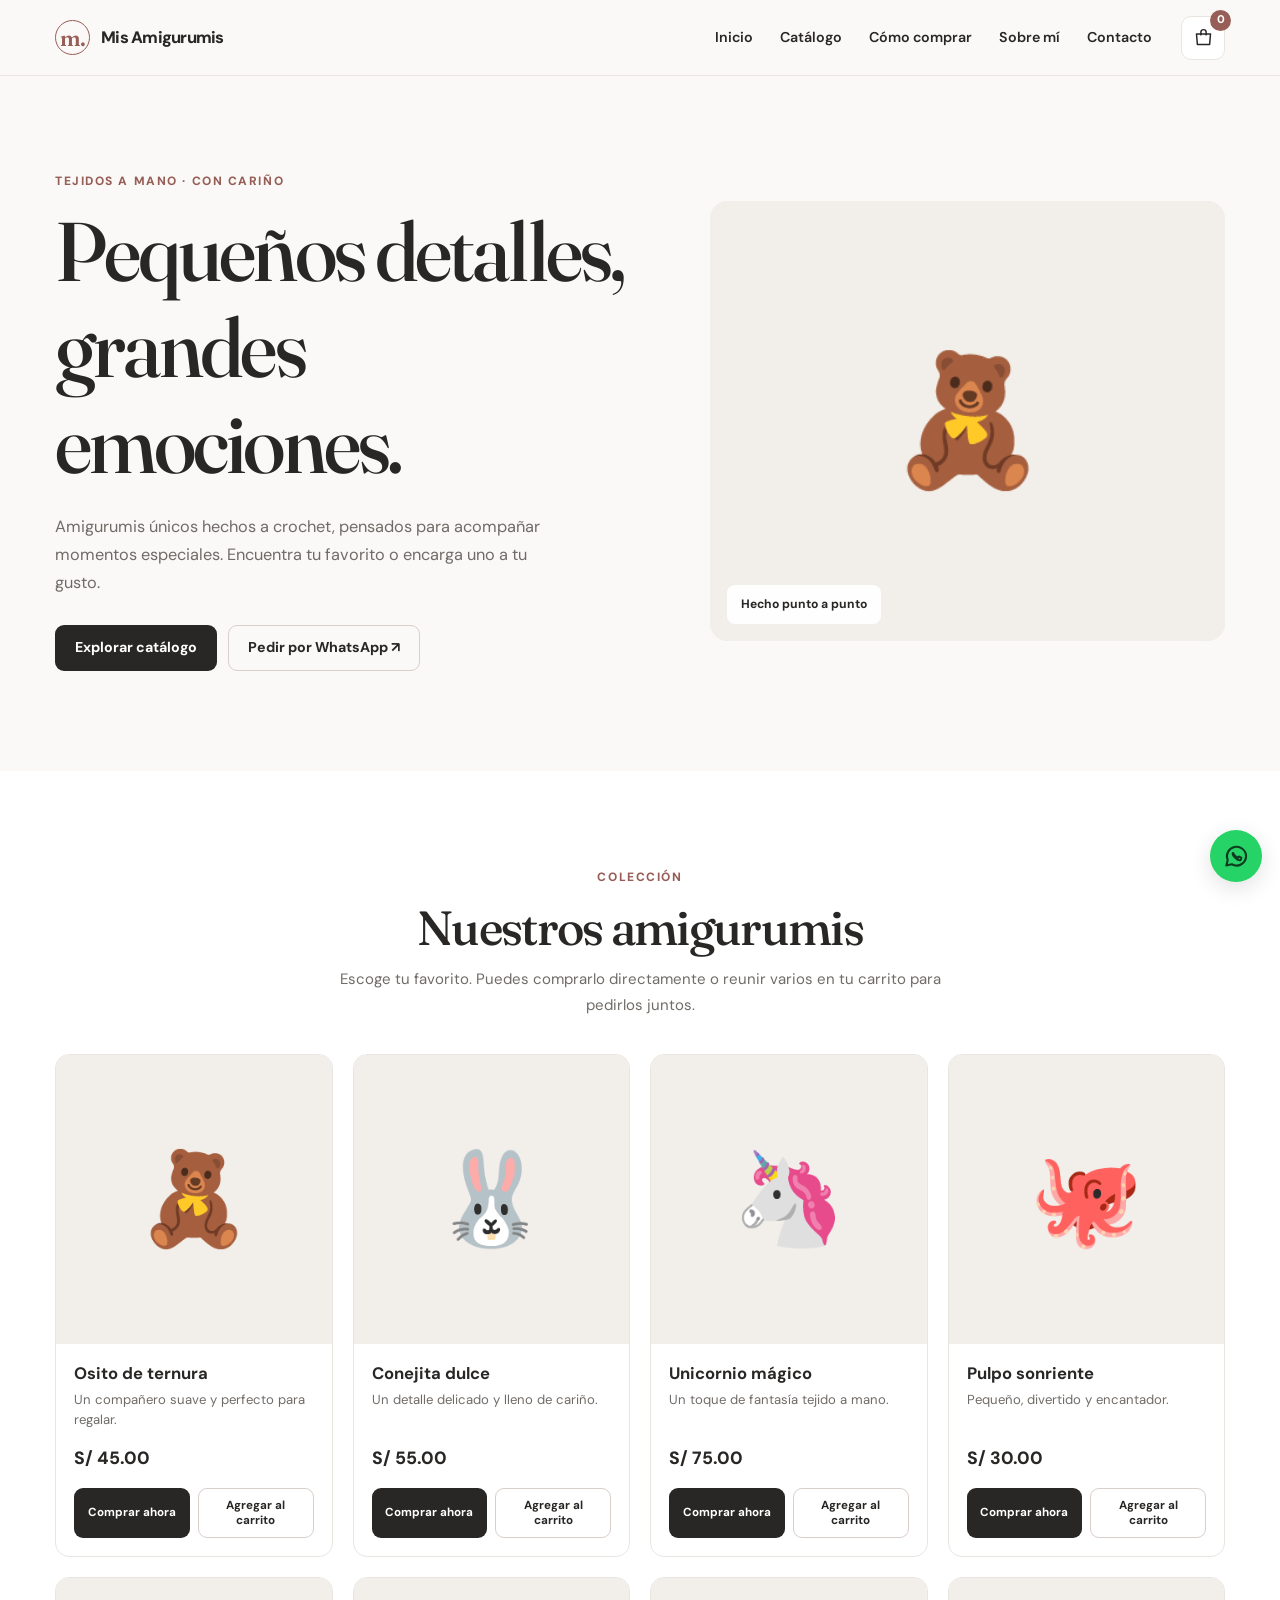
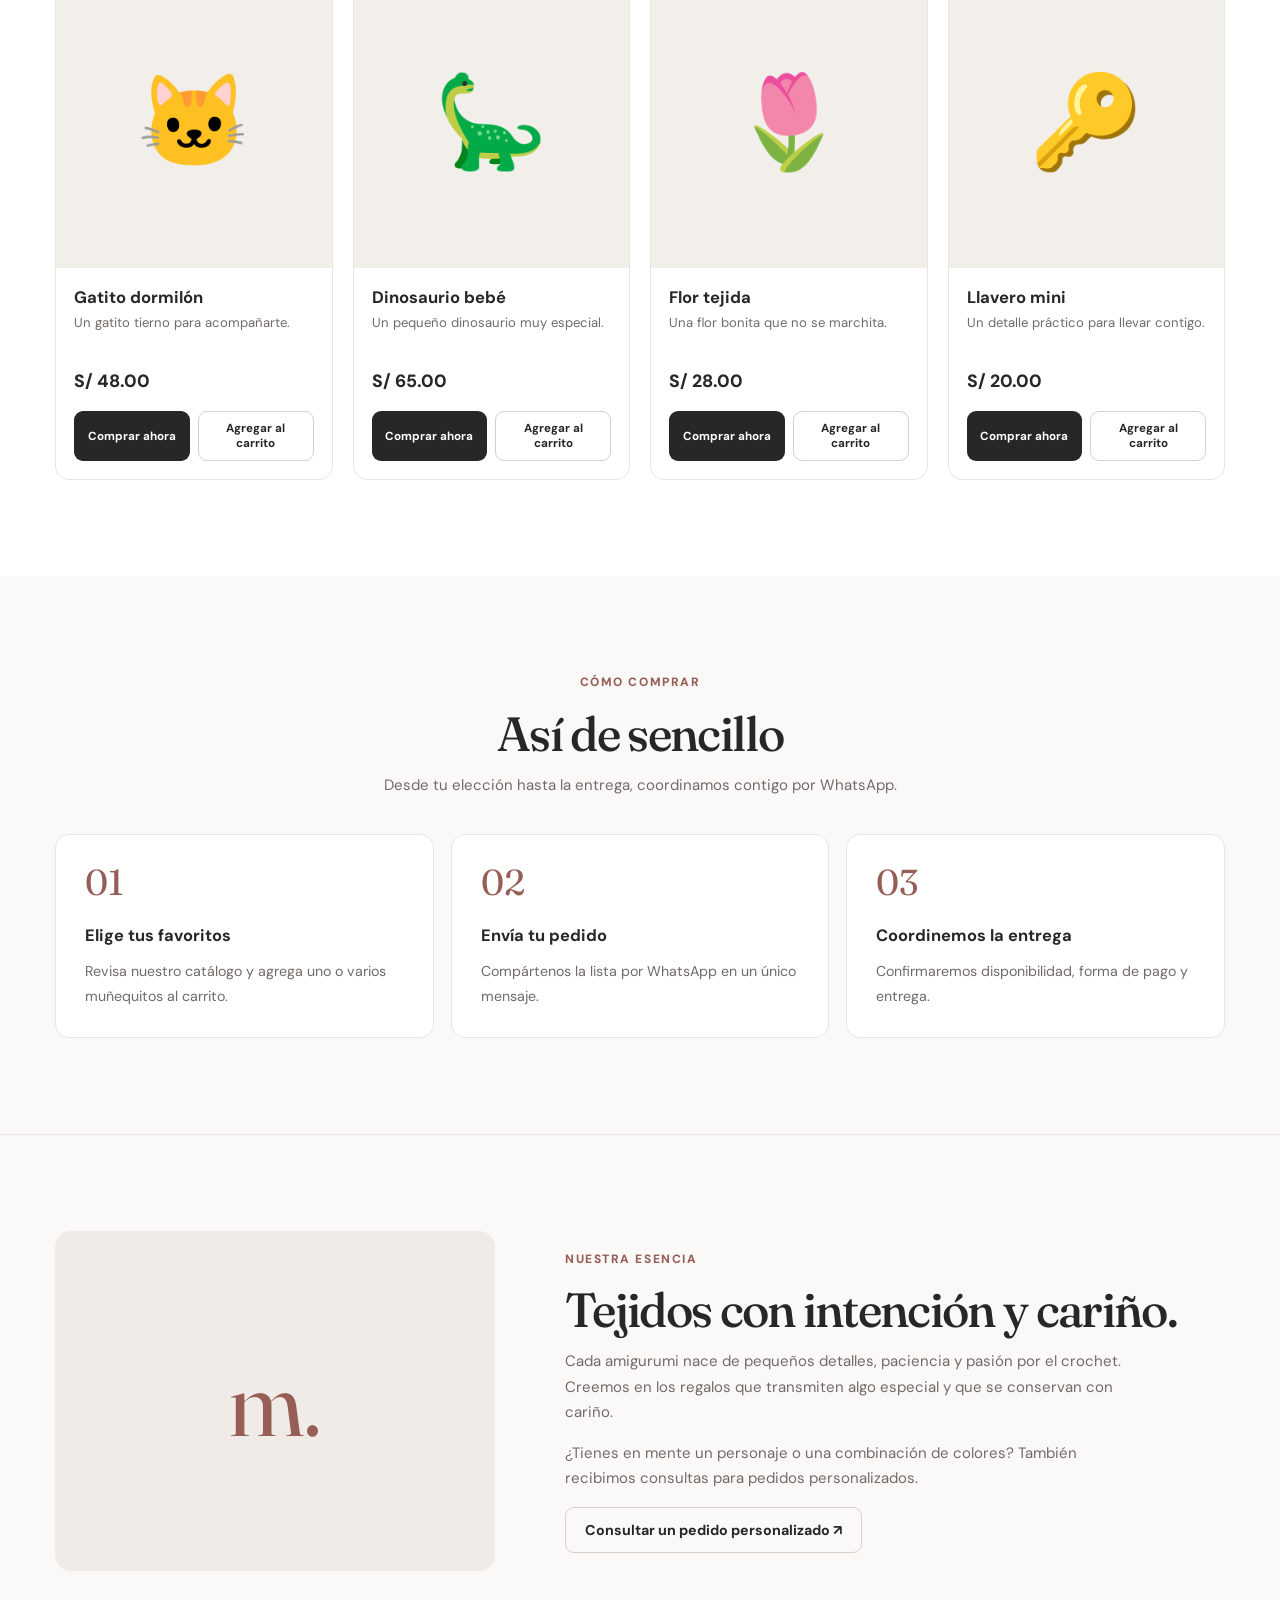
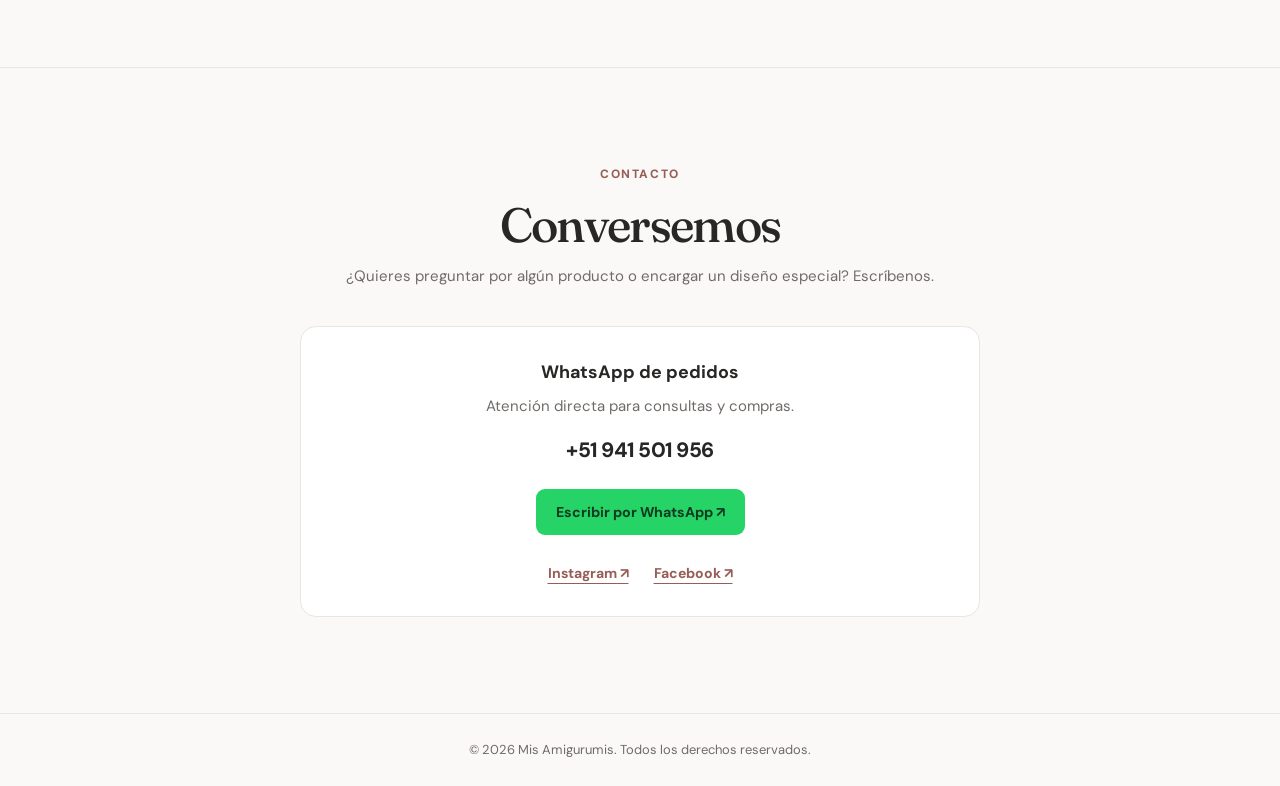
==== index.html @ 51af5755 "Add files via upload" ====
<!DOCTYPE html>
<html lang="es">
<head>
  <meta charset="UTF-8">
  <meta name="viewport" content="width=device-width, initial-scale=1">
  <meta name="theme-color" content="#faf9f7">
  <meta name="description" content="Venta de amigurumis hechos a mano en Perú. Descubre muñecos tejidos a crochet, regalos únicos y pedidos personalizados. Compra fácilmente por WhatsApp.">
  <meta property="og:type" content="website">
  <meta property="og:locale" content="es_PE">
  <meta property="og:site_name" content="Mis Amigurumis">
  <meta property="og:title" content="Mis Amigurumis | Amigurumis hechos a mano">
  <meta property="og:description" content="Amigurumis hechos a mano y muñecos tejidos a crochet. Elige tus favoritos y pide por WhatsApp.">
  <meta property="og:url" content="https://tudominio.pe/">
  <title>Mis Amigurumis | Venta de amigurumis hechos a mano</title>

  <link rel="preconnect" href="https://fonts.googleapis.com">
  <link rel="preconnect" href="https://fonts.gstatic.com" crossorigin>
  <link href="https://fonts.googleapis.com/css2?family=DM+Sans:wght@400;500;600;700;800&family=Fraunces:opsz,wght@9..144,500;9..144,600&display=swap" rel="stylesheet">

  <style>
    :root {
      --fondo: #faf9f7;
      --blanco: #fff;
      --texto: #292725;
      --secundario: #706b67;
      --acento: #965e56;
      --acento-tenue: #f3eae6;
      --linea: #e9e5e1;
      --verde-wa: #25d366;
      --sombra: 0 10px 32px rgba(33, 29, 27, .045);
      --radio: 14px;
      --cabecera: 76px;
    }

    *, *::before, *::after { box-sizing: border-box; }
    html { scroll-behavior: smooth; scroll-padding-top: 94px; }

    body {
      margin: 0;
      padding-top: var(--cabecera);
      background: var(--fondo);
      color: var(--texto);
      font: 400 15px/1.7 'DM Sans', sans-serif;
    }

    body.carrito-abierto { overflow: hidden; }
    a { color: inherit; text-decoration: none; }
    button { font: inherit; cursor: pointer; }
    button:disabled { cursor: not-allowed; opacity: .45; }
    img { display: block; width: 100%; }
    h1, h2, h3, p { margin-top: 0; }

    h1, h2 {
      font-family: 'Fraunces', Georgia, serif;
      font-weight: 500;
      line-height: 1.15;
      letter-spacing: -.035em;
    }

    h1 {
      font-size: clamp(2.8rem, 8vw, 5.2rem);
      margin-bottom: 22px;
    }

    h2 {
      font-size: clamp(2rem, 5vw, 3rem);
      margin-bottom: 12px;
    }

    :focus-visible {
      outline: 3px solid var(--acento);
      outline-offset: 3px;
    }

    .sr-only {
      position: absolute;
      width: 1px;
      height: 1px;
      padding: 0;
      margin: -1px;
      overflow: hidden;
      clip: rect(0,0,0,0);
      white-space: nowrap;
      border: 0;
    }

    .contenedor {
      width: min(1170px, calc(100% - 36px));
      margin-inline: auto;
    }

    .seccion { padding: 74px 0; }

    .etiqueta {
      display: block;
      margin-bottom: 13px;
      color: var(--acento);
      font-size: .75rem;
      font-weight: 800;
      letter-spacing: .13em;
      text-transform: uppercase;
    }

    .titulo-seccion {
      max-width: 620px;
      margin: 0 auto 36px;
      text-align: center;
    }

    .titulo-seccion p { color: var(--secundario); }

    /* BOTONES */
    .btn {
      display: inline-flex;
      align-items: center;
      justify-content: center;
      gap: 8px;
      min-height: 46px;
      padding: 11px 19px;
      border: 1px solid transparent;
      border-radius: 9px;
      font-size: .89rem;
      font-weight: 700;
      line-height: 1.3;
      text-align: center;
      transition:
        transform .2s ease,
        background .2s ease,
        border-color .2s ease,
        box-shadow .2s ease;
    }

    .btn:not(:disabled):hover {
      transform: translateY(-2px);
    }

    .btn-oscuro {
      color: white;
      background: var(--texto);
    }

    .btn-oscuro:hover { background: #49413e; }

    .btn-contorno {
      border-color: #d8cfca;
      background: transparent;
      color: var(--texto);
    }

    .btn-contorno:hover {
      border-color: var(--acento);
      background: var(--acento-tenue);
    }

    .btn-whatsapp {
      color: #103b20;
      background: var(--verde-wa);
    }

    .btn-whatsapp:hover { background: #20c15c; }
    .btn:disabled:hover { transform: none; }

    /* CABECERA FIJA */
    .cabecera {
      position: fixed;
      z-index: 100;
      inset: 0 0 auto;
      height: var(--cabecera);
      background: rgba(250,249,247,.97);
      border-bottom: 1px solid var(--linea);
      backdrop-filter: blur(12px);
    }

    .cabecera-interior {
      height: 100%;
      display: flex;
      align-items: center;
      justify-content: space-between;
      gap: 14px;
    }

    .marca {
      display: inline-flex;
      align-items: center;
      gap: 11px;
      font-weight: 800;
      font-size: 1.04rem;
      letter-spacing: -.045em;
      white-space: nowrap;
    }

    .marca-simbolo {
      display: grid;
      place-items: center;
      width: 35px;
      height: 35px;
      border: 1px solid var(--acento);
      border-radius: 50%;
      font-family: 'Fraunces', Georgia, serif;
      font-weight: 600;
      font-size: 1.35rem;
      color: var(--acento);
    }

    .acciones-cabecera {
      display: flex;
      align-items: center;
      gap: 10px;
    }

    .navegacion {
      position: absolute;
      display: none;
      top: var(--cabecera);
      left: 0;
      right: 0;
      padding: 11px 18px 18px;
      border-bottom: 1px solid var(--linea);
      background: var(--fondo);
      box-shadow: var(--sombra);
    }

    .navegacion.abierta {
      display: flex;
      flex-direction: column;
    }

    .navegacion a {
      padding: 10px;
      font-size: .89rem;
      font-weight: 600;
    }

    .navegacion a:hover { color: var(--acento); }

    .boton-icono {
      position: relative;
      display: grid;
      place-items: center;
      width: 44px;
      height: 44px;
      padding: 0;
      background: white;
      border: 1px solid var(--linea);
      border-radius: 10px;
      color: var(--texto);
    }

    .boton-icono:hover { background: var(--acento-tenue); }

    .boton-icono svg {
      width: 21px;
      height: 21px;
      fill: none;
      stroke: currentColor;
      stroke-width: 1.7;
      stroke-linecap: round;
      stroke-linejoin: round;
    }

    .contador-carrito {
      position: absolute;
      display: grid;
      place-items: center;
      top: -7px;
      right: -7px;
      min-width: 21px;
      height: 21px;
      padding: 0 5px;
      border-radius: 999px;
      background: var(--acento);
      color: white;
      font-size: .7rem;
      font-weight: 800;
      line-height: 1;
    }

    .contador-carrito.salto {
      animation: salto .32s ease;
    }

    @keyframes salto {
      40% { transform: scale(1.28); }
      100% { transform: scale(1); }
    }

    .boton-menu {
      font-size: 1.35rem;
      line-height: 1;
    }

    /* PORTADA MINIMALISTA */
    .hero { padding: 64px 0 82px; }

    .hero-interior {
      display: grid;
      gap: 45px;
      align-items: center;
    }

    .hero-contenido { max-width: 625px; }

    .hero-contenido > p {
      max-width: 490px;
      color: var(--secundario);
      font-size: 1.02rem;
    }

    .hero-acciones {
      display: flex;
      flex-wrap: wrap;
      gap: 11px;
      margin-top: 28px;
    }

    .hero-imagen {
      position: relative;
      min-height: 345px;
      overflow: hidden;
      border-radius: 18px;
      background: #efebe7;
    }

    .hero-imagen .visual-producto {
      height: 100%;
      min-height: 345px;
    }

    .hero-imagen .marcador-foto { font-size: 8rem; }

    .hero-leyenda {
      position: absolute;
      left: 17px;
      bottom: 17px;
      padding: 9px 14px;
      background: rgba(255,255,255,.94);
      border-radius: 8px;
      font-size: .76rem;
      font-weight: 700;
    }

    /* CATÁLOGO */
    .catalogo { background: var(--blanco); }

    .productos {
      display: grid;
      grid-template-columns: 1fr;
      gap: 27px;
    }

    .tarjeta {
      min-width: 0;
      background: var(--blanco);
      border: 1px solid var(--linea);
      border-radius: var(--radio);
      overflow: hidden;
      transition: transform .22s ease, box-shadow .22s ease;
    }

    .tarjeta:hover {
      transform: translateY(-4px);
      box-shadow: var(--sombra);
    }

    .visual-producto {
      display: grid;
      place-items: center;
      width: 100%;
      aspect-ratio: 1 / 1.05;
      overflow: hidden;
      background: #f2efeb;
    }

    .visual-producto img {
      width: 100%;
      height: 100%;
      object-fit: cover;
    }

    .marcador-foto {
      display: grid;
      place-items: center;
      width: 100%;
      height: 100%;
      font-size: 5.7rem;
      background: transparent;
    }

    .producto-detalle { padding: 18px; }

    .producto-detalle h3 {
      margin: 0 0 4px;
      font-size: 1.04rem;
      font-weight: 700;
      line-height: 1.4;
    }

    .producto-detalle p {
      min-height: 43px;
      margin-bottom: 10px;
      color: var(--secundario);
      font-size: .82rem;
      line-height: 1.55;
    }

    .precio {
      display: block;
      margin-bottom: 15px;
      color: var(--texto);
      font-size: 1.11rem;
      font-weight: 800;
    }

    .producto-acciones {
      display: grid;
      gap: 8px;
    }

    .producto-acciones .btn {
      width: 100%;
      min-height: 43px;
      padding: 9px 10px;
      font-size: .81rem;
    }

    /* CÓMO COMPRAR */
    .pasos {
      display: grid;
      gap: 17px;
    }

    .paso {
      padding: 28px;
      border: 1px solid var(--linea);
      border-radius: var(--radio);
      background: var(--blanco);
    }

    .paso-numero {
      display: block;
      margin-bottom: 22px;
      color: var(--acento);
      font-family: 'Fraunces', Georgia, serif;
      font-size: 2.25rem;
      line-height: 1;
    }

    .paso h3 {
      margin-bottom: 9px;
      font-size: 1.03rem;
    }

    .paso p {
      margin: 0;
      font-size: .89rem;
      color: var(--secundario);
    }

    /* SOBRE MÍ */
    .sobre-mi {
      border-block: 1px solid var(--linea);
    }

    .sobre-interior {
      display: grid;
      gap: 26px;
      align-items: center;
    }

    .sobre-arte {
      display: grid;
      place-items: center;
      min-height: 275px;
      border-radius: 16px;
      background: #f0ebe7;
    }

    .sobre-arte span {
      font-family: 'Fraunces', Georgia, serif;
      font-size: 6rem;
      line-height: 1;
      color: var(--acento);
    }

    .sobre-texto p {
      max-width: 580px;
      color: var(--secundario);
    }

    /* CONTACTO */
    .contacto-caja {
      max-width: 680px;
      margin: auto;
      padding: 30px 24px;
      border: 1px solid var(--linea);
      border-radius: 16px;
      background: var(--blanco);
      text-align: center;
    }

    .contacto-caja h3 {
      margin-bottom: 7px;
      font-size: 1.12rem;
    }

    .contacto-caja p {
      margin-bottom: 12px;
      color: var(--secundario);
    }

    .numero-telefono {
      display: block;
      margin-bottom: 22px;
      font-size: 1.3rem;
      font-weight: 800;
      letter-spacing: -.025em;
    }

    .redes {
      display: flex;
      justify-content: center;
      gap: 25px;
      flex-wrap: wrap;
      margin-top: 27px;
    }

    .redes a {
      color: var(--acento);
      font-weight: 700;
      font-size: .88rem;
      text-decoration: underline;
      text-underline-offset: 5px;
    }

    .pie {
      padding: 25px 0;
      border-top: 1px solid var(--linea);
      color: var(--secundario);
      font-size: .81rem;
      text-align: center;
    }

    .pie p { margin: 0; }

    /* WHATSAPP FLOTANTE */
    .whatsapp-flotante {
      position: fixed;
      z-index: 90;
      right: 18px;
      bottom: 18px;
      display: grid;
      place-items: center;
      width: 52px;
      height: 52px;
      background: var(--verde-wa);
      color: #103b20;
      border-radius: 50%;
      box-shadow: 0 6px 22px rgba(0,0,0,.12);
      transition: transform .2s ease;
    }

    .whatsapp-flotante:hover { transform: translateY(-3px); }

    .whatsapp-flotante svg {
      width: 27px;
      height: 27px;
      fill: none;
      stroke: currentColor;
      stroke-width: 1.9;
      stroke-linecap: round;
      stroke-linejoin: round;
    }

    /* CARRITO LATERAL */
    .modal-carrito {
      position: fixed;
      z-index: 300;
      inset: 0;
      visibility: hidden;
      pointer-events: none;
      transition: visibility 0s linear .3s;
    }

    .modal-carrito.visible {
      visibility: visible;
      pointer-events: auto;
      transition-delay: 0s;
    }

    .fondo-modal {
      position: absolute;
      inset: 0;
      background: rgba(25,23,22,.48);
      opacity: 0;
      transition: opacity .3s ease;
    }

    .modal-carrito.visible .fondo-modal { opacity: 1; }

    .panel-carrito {
      position: absolute;
      top: 0;
      right: 0;
      display: flex;
      flex-direction: column;
      width: min(440px, 100%);
      height: 100vh;
      height: 100dvh;
      background: white;
      box-shadow: -14px 0 45px rgba(0,0,0,.1);
      transform: translateX(105%);
      transition: transform .3s ease;
    }

    .modal-carrito.visible .panel-carrito {
      transform: translateX(0);
    }

    .carrito-cabecera {
      flex-shrink: 0;
      display: flex;
      align-items: center;
      justify-content: space-between;
      gap: 14px;
      padding: 20px 22px;
      border-bottom: 1px solid var(--linea);
    }

    .carrito-cabecera h2 {
      margin: 0;
      font: 700 1.22rem/1.3 'DM Sans', sans-serif;
      letter-spacing: -.03em;
    }

    .carrito-lista {
      flex: 1;
      min-height: 0;
      overflow-y: auto;
      overscroll-behavior: contain;
      padding: 20px 20px 10px;
    }

    .carrito-vacio {
      display: grid;
      justify-items: center;
      gap: 14px;
      padding: 65px 10px;
      text-align: center;
    }

    .carrito-vacio .icono-vacio {
      color: var(--acento);
      font-size: 3rem;
      line-height: 1;
    }

    .carrito-vacio h3 {
      margin: 0;
      font-size: 1.1rem;
    }

    .carrito-vacio p {
      margin: 0 0 8px;
      color: var(--secundario);
      font-size: .88rem;
    }

    .linea-carrito {
      display: grid;
      grid-template-columns: 76px minmax(0, 1fr);
      gap: 14px;
      padding: 0 0 19px;
      margin-bottom: 19px;
      border-bottom: 1px solid var(--linea);
    }

    .miniatura-carrito {
      width: 76px;
      height: 84px;
      border-radius: 9px;
      overflow: hidden;
    }

    .miniatura-carrito .visual-producto {
      height: 100%;
      aspect-ratio: auto;
    }

    .miniatura-carrito .marcador-foto { font-size: 2.2rem; }

    .detalle-carrito h3 {
      margin-bottom: 2px;
      font-size: .91rem;
      font-weight: 700;
      line-height: 1.4;
    }

    .detalle-carrito p {
      margin: 0 0 9px;
      color: var(--secundario);
      font-size: .82rem;
    }

    .controles-carrito {
      display: flex;
      align-items: center;
      gap: 11px;
      flex-wrap: wrap;
    }

    .cantidad {
      display: inline-flex;
      align-items: center;
      height: 34px;
      border: 1px solid var(--linea);
      border-radius: 8px;
      overflow: hidden;
    }

    .cantidad button {
      width: 33px;
      height: 32px;
      padding: 0;
      border: 0;
      background: white;
      font-size: 1.1rem;
    }

    .cantidad button:hover:not(:disabled) {
      background: var(--acento-tenue);
    }

    .cantidad span {
      min-width: 28px;
      text-align: center;
      font-size: .84rem;
      font-weight: 700;
    }

    .quitar {
      border: 0;
      background: transparent;
      color: var(--acento);
      padding: 6px 0;
      text-decoration: underline;
      font-size: .78rem;
    }

    .carrito-pie {
      flex-shrink: 0;
      padding: 18px 22px max(20px, env(safe-area-inset-bottom));
      border-top: 1px solid var(--linea);
      background: white;
    }

    .resumen-total {
      display: flex;
      align-items: center;
      justify-content: space-between;
      margin-bottom: 15px;
    }

    .resumen-total span { color: var(--secundario); }
    .resumen-total strong { font-size: 1.3rem; }
    .carrito-pie .btn { width: 100%; }

    .vaciar-carrito {
      display: block;
      margin: 13px auto 0;
      border: 0;
      background: transparent;
      color: var(--secundario);
      text-decoration: underline;
      font-size: .79rem;
    }

    .aviso-pedido {
      margin: 10px 0 0;
      color: var(--secundario);
      font-size: .76rem;
      line-height: 1.45;
      text-align: center;
    }

    /* NOTIFICACIÓN TOAST */
    .toast {
      position: fixed;
      z-index: 400;
      top: calc(var(--cabecera) + 14px);
      left: 50%;
      width: max-content;
      max-width: calc(100% - 32px);
      padding: 12px 18px;
      border: 1px solid var(--linea);
      border-radius: 10px;
      background: white;
      box-shadow: 0 12px 40px rgba(0,0,0,.10);
      font-size: .87rem;
      font-weight: 700;
      opacity: 0;
      visibility: hidden;
      transform: translate(-50%, -12px);
      transition:
        opacity .2s,
        transform .2s,
        visibility .2s;
      pointer-events: none;
    }

    .toast.mostrar {
      opacity: 1;
      visibility: visible;
      transform: translate(-50%, 0);
    }

    /* ANIMACIONES DE SCROLL */
    @media (prefers-reduced-motion: no-preference) {
      .js-listo [data-revelar] {
        opacity: 0;
        transform: translateY(18px);
        transition: opacity .5s ease, transform .5s ease;
      }

      .js-listo [data-revelar].revelado {
        opacity: 1;
        transform: translateY(0);
      }
    }

    /* RESPONSIVE: DESDE MÓVIL HACIA ESCRITORIO */
    @media (min-width: 540px) {
      .productos {
        grid-template-columns: repeat(2, minmax(0, 1fr));
        gap: 22px;
      }

      .producto-acciones { grid-template-columns: 1fr 1fr; }
      .producto-acciones .btn { font-size: .73rem; }

      .pasos {
        grid-template-columns: repeat(3, minmax(0, 1fr));
      }

      .paso { padding: 20px; }
    }

    @media (min-width: 760px) {
      .seccion { padding: 96px 0; }
      .hero { padding: 95px 0 100px; }

      .hero-interior {
        grid-template-columns: 1fr .85fr;
        gap: 50px;
      }

      .hero-imagen { min-height: 440px; }
      .hero-imagen .visual-producto { height: 440px; }

      .sobre-interior {
        grid-template-columns: .8fr 1.2fr;
        gap: 70px;
      }

      .sobre-arte { min-height: 340px; }
      .paso { padding: 29px; }
    }

    @media (min-width: 1000px) {
      .navegacion {
        position: static;
        display: flex;
        gap: 27px;
        align-items: center;
        padding: 0;
        border: 0;
        background: transparent;
        box-shadow: none;
      }

      .navegacion a { padding: 5px 0; }
      .boton-menu { display: none; }
      .acciones-cabecera { gap: 29px; }

      .productos {
        grid-template-columns: repeat(4, minmax(0, 1fr));
        gap: 20px;
      }

      .producto-acciones { grid-template-columns: 1fr; }
      .producto-acciones .btn { font-size: .83rem; }
    }

    @media (min-width: 1190px) {
      .producto-acciones { grid-template-columns: 1fr 1fr; }
      .producto-acciones .btn { font-size: .73rem; }
    }

    @media (max-width: 370px) {
      .marca { font-size: .89rem; }
      .marca-simbolo { width: 32px; height: 32px; }
      .acciones-cabecera { gap: 6px; }
      .hero-acciones .btn { width: 100%; }
    }

    @media (prefers-reduced-motion: reduce) {
      html { scroll-behavior: auto; }

      *, *::before, *::after {
        animation-duration: .01ms !important;
        transition-duration: .01ms !important;
      }
    }
  </style>
</head>

<body>
  <header class="cabecera" id="cabecera">
    <div class="contenedor cabecera-interior">
      <a class="marca" href="#inicio" aria-label="Volver al inicio">
        <span class="marca-simbolo" aria-hidden="true">m.</span>
        <span data-nombre-tienda>Mis Amigurumis</span>
      </a>

      <div class="acciones-cabecera">
        <nav class="navegacion" id="navegacion" aria-label="Navegación principal">
          <a href="#inicio">Inicio</a>
          <a href="#catalogo">Catálogo</a>
          <a href="#como-comprar">Cómo comprar</a>
          <a href="#sobre-mi">Sobre mí</a>
          <a href="#contacto">Contacto</a>
        </nav>

        <button class="boton-icono" id="abrir-carrito" type="button"
          aria-label="Abrir carrito, 0 productos"
          aria-haspopup="dialog" aria-controls="panel-carrito">
          <svg viewBox="0 0 24 24" aria-hidden="true">
            <path d="M4 8h16l-1 12H5L4 8Z"/>
            <path d="M9 9V6a3 3 0 0 1 6 0v3"/>
          </svg>
          <span class="contador-carrito" id="contador-carrito" aria-hidden="true">0</span>
        </button>

        <button class="boton-icono boton-menu" id="boton-menu"
          type="button" aria-label="Abrir menú"
          aria-controls="navegacion" aria-expanded="false">☰</button>
      </div>
    </div>
  </header>

  <main>
    <!-- INICIO -->
    <section class="hero" id="inicio" aria-labelledby="titulo-principal">
      <div class="contenedor hero-interior">
        <div class="hero-contenido" data-revelar>
          <span class="etiqueta">Tejidos a mano · Con cariño</span>
          <h1 id="titulo-principal">Pequeños detalles, grandes emociones.</h1>
          <p>Amigurumis únicos hechos a crochet, pensados para acompañar momentos especiales. Encuentra tu favorito o encarga uno a tu gusto.</p>

          <div class="hero-acciones">
            <a class="btn btn-oscuro" href="#catalogo">Explorar catálogo</a>
            <a class="btn btn-contorno" id="whatsapp-hero"
              href="https://wa.me/51941501956?text=Hola"
              target="_blank" rel="noopener noreferrer">
              Pedir por WhatsApp ↗
            </a>
          </div>
        </div>

        <div class="hero-imagen" id="hero-imagen"
          data-revelar aria-label="Amigurumi destacado">
          <!-- La fotografía del primer producto se coloca aquí automáticamente. -->
          <div class="hero-leyenda">Hecho punto a punto</div>
        </div>
      </div>
    </section>

    <!-- CATÁLOGO -->
    <section class="seccion catalogo" id="catalogo"
      aria-labelledby="titulo-catalogo">
      <div class="contenedor">
        <div class="titulo-seccion" data-revelar>
          <span class="etiqueta">Colección</span>
          <h2 id="titulo-catalogo">Nuestros amigurumis</h2>
          <p>Escoge tu favorito. Puedes comprarlo directamente o reunir varios en tu carrito para pedirlos juntos.</p>
        </div>
        <div class="productos" id="lista-productos"
          aria-label="Catálogo de amigurumis"></div>
      </div>
    </section>

    <!-- CÓMO COMPRAR -->
    <section class="seccion" id="como-comprar"
      aria-labelledby="titulo-pasos">
      <div class="contenedor">
        <div class="titulo-seccion" data-revelar>
          <span class="etiqueta">Cómo comprar</span>
          <h2 id="titulo-pasos">Así de sencillo</h2>
          <p>Desde tu elección hasta la entrega, coordinamos contigo por WhatsApp.</p>
        </div>

        <div class="pasos">
          <article class="paso" data-revelar>
            <span class="paso-numero">01</span>
            <h3>Elige tus favoritos</h3>
            <p>Revisa nuestro catálogo y agrega uno o varios muñequitos al carrito.</p>
          </article>

          <article class="paso" data-revelar>
            <span class="paso-numero">02</span>
            <h3>Envía tu pedido</h3>
            <p>Compártenos la lista por WhatsApp en un único mensaje.</p>
          </article>

          <article class="paso" data-revelar>
            <span class="paso-numero">03</span>
            <h3>Coordinemos la entrega</h3>
            <p>Confirmaremos disponibilidad, forma de pago y entrega.</p>
          </article>
        </div>
      </div>
    </section>

    <!-- SOBRE MÍ -->
    <section class="seccion sobre-mi" id="sobre-mi"
      aria-labelledby="titulo-sobre">
      <div class="contenedor sobre-interior">
        <div class="sobre-arte" aria-hidden="true" data-revelar>
          <span>m.</span>
        </div>

        <div class="sobre-texto" data-revelar>
          <span class="etiqueta">Nuestra esencia</span>
          <h2 id="titulo-sobre">Tejidos con intención y cariño.</h2>
          <p>Cada amigurumi nace de pequeños detalles, paciencia y pasión por el crochet. Creemos en los regalos que transmiten algo especial y que se conservan con cariño.</p>
          <p>¿Tienes en mente un personaje o una combinación de colores? También recibimos consultas para pedidos personalizados.</p>
          <a class="btn btn-contorno" id="whatsapp-personalizado"
            href="https://wa.me/51941501956?text=Hola"
            target="_blank" rel="noopener noreferrer">
            Consultar un pedido personalizado ↗
          </a>
        </div>
      </div>
    </section>

    <!-- CONTACTO -->
    <section class="seccion" id="contacto"
      aria-labelledby="titulo-contacto">
      <div class="contenedor">
        <div class="titulo-seccion" data-revelar>
          <span class="etiqueta">Contacto</span>
          <h2 id="titulo-contacto">Conversemos</h2>
          <p>¿Quieres preguntar por algún producto o encargar un diseño especial? Escríbenos.</p>
        </div>

        <div class="contacto-caja" data-revelar>
          <h3>WhatsApp de pedidos</h3>
          <p>Atención directa para consultas y compras.</p>
          <span class="numero-telefono" id="numero-visible">+51 941 501 956</span>

          <a class="btn btn-whatsapp" id="whatsapp-contacto"
            href="https://wa.me/51941501956?text=Hola"
            target="_blank" rel="noopener noreferrer">
            Escribir por WhatsApp ↗
          </a>

          <div class="redes" aria-label="Redes sociales">
            <a id="enlace-instagram"
              href="https://www.instagram.com/tu_tienda/"
              target="_blank" rel="noopener noreferrer">Instagram ↗</a>
            <a id="enlace-facebook"
              href="https://www.facebook.com/tu_tienda/"
              target="_blank" rel="noopener noreferrer">Facebook ↗</a>
          </div>
        </div>
      </div>
    </section>
  </main>

  <!-- PIE DE PÁGINA -->
  <footer class="pie">
    <div class="contenedor">
      <p>© <span id="anio">2026</span>
        <span data-nombre-tienda>Mis Amigurumis</span>.
        Todos los derechos reservados.
      </p>
    </div>
  </footer>

  <!-- BOTÓN FLOTANTE DE WHATSAPP -->
  <a class="whatsapp-flotante" id="whatsapp-flotante"
    href="https://wa.me/51941501956?text=Hola"
    target="_blank" rel="noopener noreferrer"
    aria-label="Hacer una consulta por WhatsApp"
    title="Consulta por WhatsApp">
    <svg viewBox="0 0 24 24" aria-hidden="true">
      <path d="M20.5 11.5a8.5 8.5 0 0 1-12.7 7.4L3 20l1.2-4.8A8.5 8.5 0 1 1 20.5 11.5Z"/>
      <path d="M9 9c.8 2.1 2 3.3 4.1 4.2l1.2-1.1 2 1-.6 2c-2.2 1.4-7.5-3.9-7-6.1L9 9Z"/>
    </svg>
  </a>

  <!-- PANEL LATERAL DEL CARRITO -->
  <div class="modal-carrito" id="modal-carrito" aria-hidden="true">
    <div class="fondo-modal" id="fondo-modal" aria-hidden="true"></div>

    <aside class="panel-carrito" id="panel-carrito"
      role="dialog" aria-modal="true"
      aria-labelledby="titulo-carrito"
      tabindex="-1" inert>

      <div class="carrito-cabecera">
        <h2 id="titulo-carrito">
          Tu carrito <span id="cantidad-titulo">(0)</span>
        </h2>
        <button class="boton-icono" id="cerrar-carrito"
          type="button" aria-label="Cerrar carrito">✕</button>
      </div>

      <div class="carrito-lista" id="articulos-carrito"></div>

      <div class="carrito-pie">
        <div class="resumen-total">
          <span>Total</span>
          <strong id="total-carrito">S/ 0.00</strong>
        </div>

        <button class="btn btn-whatsapp" id="enviar-pedido"
          type="button" disabled>
          Enviar pedido por WhatsApp ↗
        </button>

        <p class="aviso-pedido">
          Confirmaremos disponibilidad, pago y entrega antes de concretar la compra.
        </p>

        <button class="vaciar-carrito" id="vaciar-carrito"
          type="button" disabled>Vaciar carrito</button>
      </div>
    </aside>
  </div>

  <!-- NOTIFICACIONES ACCESIBLES -->
  <div class="toast" id="toast" role="status"
    aria-live="polite" aria-atomic="true"></div>
  <div class="sr-only" id="anuncio-carrito"
    aria-live="polite" aria-atomic="true"></div>

  <!-- DATOS ESTRUCTURADOS SEO -->
  <script type="application/ld+json" id="datos-tienda">
  {
    "@context": "https://schema.org",
    "@type": "Store",
    "name": "Mis Amigurumis",
    "description": "Venta de amigurumis hechos a mano y muñecos tejidos a crochet en Perú.",
    "url": "https://tudominio.pe/",
    "telephone": "+51941501956",
    "currenciesAccepted": "PEN",
    "sameAs": [
      "https://www.instagram.com/tu_tienda/",
      "https://www.facebook.com/tu_tienda/"
    ]
  }
  </script>

  <script>
    /* =========================================================
       ZONA EDITABLE
       Cambia aquí los datos de la tienda y los productos.

       El teléfono se escribe con código de país 51,
       sin espacios ni signo +.

       Para añadir fotografías:
       imagen: "fotos/osito.jpg"

       Cada producto debe tener un ID único.
       ========================================================= */

    const TELEFONO_1 = "51941501956";
    const NOMBRE_TIENDA = "Mis Amigurumis";
    const INSTAGRAM_URL = "https://www.instagram.com/tu_tienda/";
    const FACEBOOK_URL = "https://www.facebook.com/tu_tienda/";
    const URL_SITIO = "https://tu-nombre.netlify.app/";

    const productos = [
      {
        id: "osito",
        nombre: "Osito de ternura",
        descripcion: "Un compañero suave y perfecto para regalar.",
        precio: 45,
        imagen: "",
        emoji: "🧸",
        color: "#f2efeb"
      },
      {
        id: "conejita",
        nombre: "Conejita dulce",
        descripcion: "Un detalle delicado y lleno de cariño.",
        precio: 55,
        imagen: "",
        emoji: "🐰",
        color: "#f2efeb"
      },
      {
        id: "unicornio",
        nombre: "Unicornio mágico",
        descripcion: "Un toque de fantasía tejido a mano.",
        precio: 75,
        imagen: "",
        emoji: "🦄",
        color: "#f2efeb"
      },
      {
        id: "pulpo",
        nombre: "Pulpo sonriente",
        descripcion: "Pequeño, divertido y encantador.",
        precio: 30,
        imagen: "",
        emoji: "🐙",
        color: "#f2efeb"
      },
      {
        id: "gatito",
        nombre: "Gatito dormilón",
        descripcion: "Un gatito tierno para acompañarte.",
        precio: 48,
        imagen: "",
        emoji: "🐱",
        color: "#f2efeb"
      },
      {
        id: "dinosaurio",
        nombre: "Dinosaurio bebé",
        descripcion: "Un pequeño dinosaurio muy especial.",
        precio: 65,
        imagen: "",
        emoji: "🦕",
        color: "#f2efeb"
      },
      {
        id: "flor",
        nombre: "Flor tejida",
        descripcion: "Una flor bonita que no se marchita.",
        precio: 28,
        imagen: "",
        emoji: "🌷",
        color: "#f2efeb"
      },
      {
        id: "llavero",
        nombre: "Llavero mini",
        descripcion: "Un detalle práctico para llevar contigo.",
        precio: 20,
        imagen: "",
        emoji: "🔑",
        color: "#f2efeb"
      }
    ];

    /* ================= FIN ZONA EDITABLE ================= */

    // PRECIOS Y ENLACES DE WHATSAPP

    // Usar céntimos evita errores al sumar precios decimales.
    const centimos = (precio) =>
      Math.round(Number(precio) * 100);

    const soles = (cantidadCentimos) =>
      "S/ " + (cantidadCentimos / 100).toLocaleString(
        "es-PE",
        {
          minimumFractionDigits: 2,
          maximumFractionDigits: 2
        }
      );

    const enlaceWhatsApp = (mensaje) =>
      `https://wa.me/${TELEFONO_1.replace(/\D/g, "")}?text=${encodeURIComponent(mensaje)}`;

    const catalogoPorId = new Map(
      productos.map((producto) => [producto.id, producto])
    );

    const CLAVE_STORAGE = "mis-amigurumis-carrito-v1";
    const CANTIDAD_MAXIMA = 999;

    let carrito = Object.create(null);
    let temporizadorToast;
    let focoAnterior = null;
    let carritoAbierto = false;

    // PERSISTENCIA DEL CARRITO

    function recuperarCarrito() {
      try {
        const datos = JSON.parse(
          localStorage.getItem(CLAVE_STORAGE) || "{}"
        );

        if (!datos ||
            typeof datos !== "object" ||
            Array.isArray(datos)) {
          return;
        }

        for (const producto of productos) {
          const cantidad = datos[producto.id];

          if (Number.isInteger(cantidad) && cantidad > 0) {
            carrito[producto.id] = Math.min(
              cantidad,
              CANTIDAD_MAXIMA
            );
          }
        }
      } catch (error) {
        // Si localStorage está bloqueado, el carrito
        // funciona temporalmente durante esta visita.
      }
    }

    function guardarCarrito() {
      try {
        localStorage.setItem(
          CLAVE_STORAGE,
          JSON.stringify(carrito)
        );
      } catch (error) {
        // Se mantiene el carrito en memoria.
      }
    }

    function articulos() {
      return Object.entries(carrito)
        .filter(([id, cantidad]) =>
          catalogoPorId.has(id) && cantidad > 0
        )
        .map(([id, cantidad]) => ({
          producto: catalogoPorId.get(id),
          cantidad
        }));
    }

    function unidades() {
      return articulos().reduce(
        (n, item) => n + item.cantidad,
        0
      );
    }

    function totalCentimos() {
      return articulos().reduce(
        (n, item) =>
          n + centimos(item.producto.precio) * item.cantidad,
        0
      );
    }

    // FOTOGRAFÍAS O PLACEHOLDERS

    function crearVisual(producto) {
      const contenedor = document.createElement("div");
      contenedor.className = "visual-producto";
      contenedor.style.background = producto.color || "#f2efeb";

      const colocarPlaceholder = () => {
        const simbolo = document.createElement("span");
        simbolo.className = "marcador-foto";
        simbolo.textContent = producto.emoji || "🧶";
        simbolo.setAttribute("role", "img");
        simbolo.setAttribute(
          "aria-label",
          `Imagen de ejemplo de ${producto.nombre}`
        );
        contenedor.replaceChildren(simbolo);
      };

      if (typeof producto.imagen === "string" &&
          producto.imagen.trim()) {
        const foto = document.createElement("img");
        foto.src = producto.imagen;
        foto.alt = `${producto.nombre}, amigurumi tejido a crochet`;
        foto.loading = "lazy";
        foto.decoding = "async";
        foto.onerror = colocarPlaceholder;
        contenedor.append(foto);
      } else {
        colocarPlaceholder();
      }

      return contenedor;
    }

    // GENERAR CATÁLOGO AUTOMÁTICAMENTE

    function pintarCatalogo() {
      const lista = document.getElementById("lista-productos");
      const fragmento = document.createDocumentFragment();

      productos.forEach((producto) => {
        const tarjeta = document.createElement("article");
        tarjeta.className = "tarjeta";
        tarjeta.setAttribute("data-revelar", "");

        const detalle = document.createElement("div");
        detalle.className = "producto-detalle";

        const nombre = document.createElement("h3");
        nombre.textContent = producto.nombre;

        const descripcion = document.createElement("p");
        descripcion.textContent = producto.descripcion;

        const precio = document.createElement("strong");
        precio.className = "precio";
        precio.textContent = soles(centimos(producto.precio));

        const acciones = document.createElement("div");
        acciones.className = "producto-acciones";

        // Compra individual por WhatsApp.
        const comprar = document.createElement("a");
        comprar.className = "btn btn-oscuro";
        comprar.textContent = "Comprar ahora";

        comprar.href = enlaceWhatsApp(
          `Hola, me interesa el amigurumi ${producto.nombre} de ${soles(centimos(producto.precio))}. ¿Está disponible?`
        );

        comprar.target = "_blank";
        comprar.rel = "noopener noreferrer";
        comprar.setAttribute(
          "aria-label",
          `Comprar ${producto.nombre} por WhatsApp`
        );

        // Agregar al carrito sin salir de la tienda.
        const agregar = document.createElement("button");
        agregar.type = "button";
        agregar.className = "btn btn-contorno";
        agregar.textContent = "Agregar al carrito";
        agregar.setAttribute(
          "aria-label",
          `Agregar ${producto.nombre} al carrito`
        );

        agregar.addEventListener("click", () =>
          agregarAlCarrito(producto.id)
        );

        acciones.append(comprar, agregar);
        detalle.append(nombre, descripcion, precio, acciones);
        tarjeta.append(crearVisual(producto), detalle);
        fragmento.append(tarjeta);
      });

      lista.replaceChildren(fragmento);

      // Mostrar el primer amigurumi en la portada.
      const portada = document.getElementById("hero-imagen");

      if (productos.length) {
        portada.prepend(crearVisual(productos[0]));
      }
    }

    // NOTIFICACIONES

    function mostrarToast(mensaje) {
      const toast = document.getElementById("toast");

      clearTimeout(temporizadorToast);
      toast.textContent = mensaje;
      toast.classList.add("mostrar");

      temporizadorToast = setTimeout(() => {
        toast.classList.remove("mostrar");
      }, 2200);
    }

    function anunciar(mensaje) {
      document.getElementById("anuncio-carrito").textContent =
        mensaje;
    }

    // AGREGAR Y MODIFICAR CANTIDADES

    function actualizarCantidad(id, nuevaCantidad, opciones = {}) {
      if (!catalogoPorId.has(id)) return;

      if (nuevaCantidad <= 0) {
        delete carrito[id];
      } else {
        carrito[id] = Math.min(
          nuevaCantidad,
          CANTIDAD_MAXIMA
        );
      }

      guardarCarrito();
      pintarCarrito(opciones);

      anunciar(
        `${catalogoPorId.get(id).nombre}: ${carrito[id] || 0} unidades en el carrito.`
      );
    }

    function agregarAlCarrito(id) {
      const anterior = carrito[id] || 0;

      if (anterior >= CANTIDAD_MAXIMA) {
        mostrarToast(
          "Llegaste a la cantidad máxima de este producto"
        );
        return;
      }

      actualizarCantidad(id, anterior + 1);

      const badge = document.getElementById("contador-carrito");
      badge.classList.remove("salto");

      // Reinicia la animación del contador.
      void badge.offsetWidth;
      badge.classList.add("salto");

      mostrarToast("Agregado al carrito ✓");
    }

    // CONTROLES DE CANTIDAD

    function crearBotonCantidad(simbolo, accion, item) {
      const boton = document.createElement("button");
      boton.type = "button";
      boton.textContent = simbolo;
      boton.dataset.accion = accion;
      boton.dataset.id = item.producto.id;

      boton.setAttribute(
        "aria-label",
        `${accion === "mas" ? "Aumentar" : "Disminuir"} cantidad de ${item.producto.nombre}`
      );

      if (accion === "mas" &&
          item.cantidad >= CANTIDAD_MAXIMA) {
        boton.disabled = true;
      }

      return boton;
    }

    // DIBUJAR CARRITO Y ACTUALIZAR TOTAL

    function pintarCarrito(opciones = {}) {
      const items = articulos();
      const lista = document.getElementById("articulos-carrito");
      const fragmento = document.createDocumentFragment();

      if (!items.length) {
        const vacio = document.createElement("div");
        vacio.className = "carrito-vacio";

        const icono = document.createElement("span");
        icono.className = "icono-vacio";
        icono.textContent = "—";
        icono.setAttribute("aria-hidden", "true");

        const titulo = document.createElement("h3");
        titulo.textContent = "Tu carrito está vacío";

        const texto = document.createElement("p");
        texto.textContent =
          "Explora nuestros amigurumis y encuentra tus favoritos.";

        const irCatalogo = document.createElement("button");
        irCatalogo.type = "button";
        irCatalogo.className = "btn btn-oscuro";
        irCatalogo.textContent = "Ir al catálogo";

        irCatalogo.addEventListener("click", () => {
          cerrarCarrito();

          document.getElementById("catalogo").scrollIntoView({
            behavior: window.matchMedia(
              "(prefers-reduced-motion: reduce)"
            ).matches ? "auto" : "smooth"
          });
        });

        vacio.append(icono, titulo, texto, irCatalogo);
        fragmento.append(vacio);

      } else {
        for (const item of items) {
          const fila = document.createElement("article");
          fila.className = "linea-carrito";

          const miniatura = document.createElement("div");
          miniatura.className = "miniatura-carrito";
          miniatura.append(crearVisual(item.producto));

          const detalle = document.createElement("div");
          detalle.className = "detalle-carrito";

          const titulo = document.createElement("h3");
          titulo.textContent = item.producto.nombre;

          const precio = document.createElement("p");
          precio.textContent =
            `${soles(centimos(item.producto.precio))} por unidad`;

          const controles = document.createElement("div");
          controles.className = "controles-carrito";

          const cantidad = document.createElement("div");
          cantidad.className = "cantidad";
          cantidad.setAttribute(
            "aria-label",
            `Cantidad de ${item.producto.nombre}`
          );

          const valor = document.createElement("span");
          valor.textContent = item.cantidad;
          valor.setAttribute(
            "aria-label",
            `${item.cantidad} unidades`
          );

          cantidad.append(
            crearBotonCantidad("−", "menos", item),
            valor,
            crearBotonCantidad("+", "mas", item)
          );

          const quitar = document.createElement("button");
          quitar.type = "button";
          quitar.className = "quitar";
          quitar.textContent = "Quitar";
          quitar.dataset.accion = "quitar";
          quitar.dataset.id = item.producto.id;

          quitar.setAttribute(
            "aria-label",
            `Quitar ${item.producto.nombre} del carrito`
          );

          controles.append(cantidad, quitar);
          detalle.append(titulo, precio, controles);
          fila.append(miniatura, detalle);
          fragmento.append(fila);
        }
      }

      lista.replaceChildren(fragmento);

      const numero = unidades();

      document.getElementById("contador-carrito").textContent =
        numero;

      document.getElementById("cantidad-titulo").textContent =
        `(${numero})`;

      document.getElementById("abrir-carrito").setAttribute(
        "aria-label",
        `Abrir carrito, ${numero} ${numero === 1 ? "producto" : "productos"}`
      );

      document.getElementById("total-carrito").textContent =
        soles(totalCentimos());

      document.getElementById("enviar-pedido").disabled =
        numero === 0;

      document.getElementById("vaciar-carrito").disabled =
        numero === 0;

      // Mantener el foco al modificar cantidades con teclado.
      if (carritoAbierto && opciones.id && opciones.accion) {
        const objetivo = Array.from(
          lista.querySelectorAll("button[data-accion]")
        ).find(
          (boton) =>
            boton.dataset.id === opciones.id &&
            boton.dataset.accion === opciones.accion &&
            !boton.disabled
        );

        (
          objetivo ||
          lista.querySelector("button:not(:disabled)") ||
          document.getElementById("cerrar-carrito")
        ).focus();
      }
    }

    // DATOS DE LA TIENDA, CONTACTO Y SEO

    function prepararWhatsApp() {
      document.querySelectorAll("[data-nombre-tienda]")
        .forEach((nodo) => {
          nodo.textContent = NOMBRE_TIENDA;
        });

      document.title =
        `${NOMBRE_TIENDA} | Venta de amigurumis hechos a mano`;

      document.querySelector('meta[property="og:title"]').content =
        `${NOMBRE_TIENDA} | Amigurumis hechos a mano`;

      document.querySelector('meta[property="og:site_name"]').content =
        NOMBRE_TIENDA;

      document.querySelector('meta[property="og:url"]').content =
        URL_SITIO;

      document.getElementById("anio").textContent =
        new Date().getFullYear();

      document.getElementById("numero-visible").textContent =
        `+${TELEFONO_1.slice(0, 2)} ${TELEFONO_1.slice(2, 5)} ${TELEFONO_1.slice(5, 8)} ${TELEFONO_1.slice(8)}`;

      document.getElementById("enlace-instagram").href =
        INSTAGRAM_URL;

      document.getElementById("enlace-facebook").href =
        FACEBOOK_URL;

      const mensajeGeneral =
        `Hola, vi la tienda ${NOMBRE_TIENDA} y quisiera consultar por sus amigurumis.`;

      [
        "whatsapp-hero",
        "whatsapp-contacto",
        "whatsapp-flotante"
      ].forEach((id) => {
        document.getElementById(id).href =
          enlaceWhatsApp(mensajeGeneral);
      });

      document.getElementById("whatsapp-personalizado").href =
        enlaceWhatsApp(
          "Hola, quiero consultar por un amigurumi personalizado. ¿Podemos conversar sobre mi idea?"
        );

      const schema = {
        "@context": "https://schema.org",
        "@type": "Store",
        name: NOMBRE_TIENDA,
        description:
          "Venta de amigurumis hechos a mano y muñecos tejidos a crochet en Perú.",
        url: URL_SITIO,
        telephone: `+${TELEFONO_1}`,
        currenciesAccepted: "PEN",
        sameAs: [
          INSTAGRAM_URL,
          FACEBOOK_URL
        ]
      };

      document.getElementById("datos-tienda").textContent =
        JSON.stringify(schema);
    }

    // PANEL MODAL ACCESIBLE

    const modal = document.getElementById("modal-carrito");
    const panel = document.getElementById("panel-carrito");

    const fondoInerte = [
      document.querySelector("header"),
      document.querySelector("main"),
      document.querySelector("footer"),
      document.getElementById("whatsapp-flotante")
    ];

    function abrirCarrito() {
      focoAnterior = document.activeElement;
      carritoAbierto = true;

      modal.classList.add("visible");
      modal.setAttribute("aria-hidden", "false");
      panel.removeAttribute("inert");

      document.body.classList.add("carrito-abierto");

      fondoInerte.forEach((elemento) => {
        if (elemento) elemento.inert = true;
      });

      document.getElementById("cerrar-carrito").focus();
    }

    function cerrarCarrito() {
      if (!carritoAbierto) return;

      carritoAbierto = false;
      modal.classList.remove("visible");

      document.body.classList.remove("carrito-abierto");

      fondoInerte.forEach((elemento) => {
        if (elemento) elemento.inert = false;
      });

      if (focoAnterior && focoAnterior.isConnected) {
        focoAnterior.focus();
      }

      panel.setAttribute("inert", "");
      modal.setAttribute("aria-hidden", "true");
    }

    // Escape y navegación con Tab dentro del panel.
    function controlarTeclado(evento) {
      if (!carritoAbierto) return;

      if (evento.key === "Escape") {
        evento.preventDefault();
        cerrarCarrito();
        return;
      }

      if (evento.key !== "Tab") return;

      const controles = Array.from(
        panel.querySelectorAll(
          'a[href], button:not([disabled]), [tabindex]:not([tabindex="-1"])'
        )
      );

      const disponibles = controles.filter(
        (elemento) => !elemento.closest("[inert]")
      );

      if (!disponibles.length) {
        evento.preventDefault();
        panel.focus();
        return;
      }

      const primero = disponibles[0];
      const ultimo = disponibles[disponibles.length - 1];

      if (
        evento.shiftKey &&
        (
          document.activeElement === primero ||
          !panel.contains(document.activeElement)
        )
      ) {
        evento.preventDefault();
        ultimo.focus();

      } else if (
        !evento.shiftKey &&
        (
          document.activeElement === ultimo ||
          !panel.contains(document.activeElement)
        )
      ) {
        evento.preventDefault();
        primero.focus();
      }
    }

    document.getElementById("abrir-carrito")
      .addEventListener("click", abrirCarrito);

    document.getElementById("cerrar-carrito")
      .addEventListener("click", cerrarCarrito);

    document.getElementById("fondo-modal")
      .addEventListener("click", cerrarCarrito);

    document.addEventListener("keydown", controlarTeclado);

    // BOTONES INTERNOS DEL CARRITO

    document.getElementById("articulos-carrito")
      .addEventListener("click", (evento) => {
        const boton = evento.target.closest(
          "button[data-accion]"
        );

        if (!boton) return;

        const id = boton.dataset.id;
        const accion = boton.dataset.accion;
        const actual = carrito[id] || 0;

        if (accion === "mas") {
          actualizarCantidad(
            id,
            actual + 1,
            { id, accion }
          );
        }

        if (accion === "menos") {
          actualizarCantidad(
            id,
            actual - 1,
            { id, accion }
          );
        }

        if (accion === "quitar") {
          actualizarCantidad(
            id,
            0,
            { id, accion }
          );
        }
      });

    // VACIAR CARRITO

    document.getElementById("vaciar-carrito")
      .addEventListener("click", () => {
        carrito = Object.create(null);

        guardarCarrito();
        pintarCarrito();

        anunciar("Carrito vaciado.");
        document.getElementById("cerrar-carrito").focus();
      });

    // ENVIAR TODO EL PEDIDO POR WHATSAPP

    document.getElementById("enviar-pedido")
      .addEventListener("click", () => {
        const items = articulos();

        if (!items.length) return;

        const lineas = items.map((item, indice) =>
          `${indice + 1}. ${item.producto.nombre} x${item.cantidad} - ${soles(centimos(item.producto.precio) * item.cantidad)}`
        );

        const mensaje = [
          "Hola, quiero hacer el siguiente pedido 🧶",
          "",
          ...lineas,
          "",
          `*Total: ${soles(totalCentimos())}*`,
          "",
          "¿Me confirmas disponibilidad, forma de pago y entrega? ¡Gracias!"
        ].join("\n");

        // enlaceWhatsApp utiliza encodeURIComponent,
        // incluyendo saltos de línea y caracteres especiales.
        window.open(
          enlaceWhatsApp(mensaje),
          "_blank",
          "noopener,noreferrer"
        );
      });

    // MENÚ RESPONSIVE

    const botonMenu = document.getElementById("boton-menu");
    const navegacion = document.getElementById("navegacion");

    function cerrarMenu() {
      navegacion.classList.remove("abierta");
      botonMenu.setAttribute("aria-expanded", "false");
      botonMenu.setAttribute("aria-label", "Abrir menú");
      botonMenu.textContent = "☰";
    }

    botonMenu.addEventListener("click", () => {
      const abierto = navegacion.classList.toggle("abierta");

      botonMenu.setAttribute(
        "aria-expanded",
        String(abierto)
      );

      botonMenu.setAttribute(
        "aria-label",
        abierto ? "Cerrar menú" : "Abrir menú"
      );

      botonMenu.textContent = abierto ? "✕" : "☰";
    });

    navegacion.querySelectorAll("a").forEach((enlace) => {
      enlace.addEventListener("click", cerrarMenu);
    });

    document.addEventListener("keydown", (evento) => {
      if (evento.key === "Escape" && !carritoAbierto) {
        cerrarMenu();
      }
    });

    // ANIMACIONES SUAVES AL DESPLAZARSE

    function prepararAnimaciones() {
      const secciones = document.querySelectorAll(
        "[data-revelar]"
      );

      const reducido = window.matchMedia(
        "(prefers-reduced-motion: reduce)"
      ).matches;

      if (reducido || !("IntersectionObserver" in window)) {
        secciones.forEach((elemento) => {
          elemento.classList.add("revelado");
        });
        return;
      }

      const observador = new IntersectionObserver(
        (entradas, observadorActual) => {
          entradas.forEach((entrada) => {
            if (entrada.isIntersecting) {
              entrada.target.classList.add("revelado");
              observadorActual.unobserve(entrada.target);
            }
          });
        },
        { threshold: .08 }
      );

      secciones.forEach((elemento) => {
        observador.observe(elemento);
      });
    }

    // INICIAR LA TIENDA

    recuperarCarrito();
    prepararWhatsApp();
    pintarCatalogo();
    pintarCarrito();

    document.documentElement.classList.add("js-listo");
    prepararAnimaciones();

  </script>
</body>
</html>
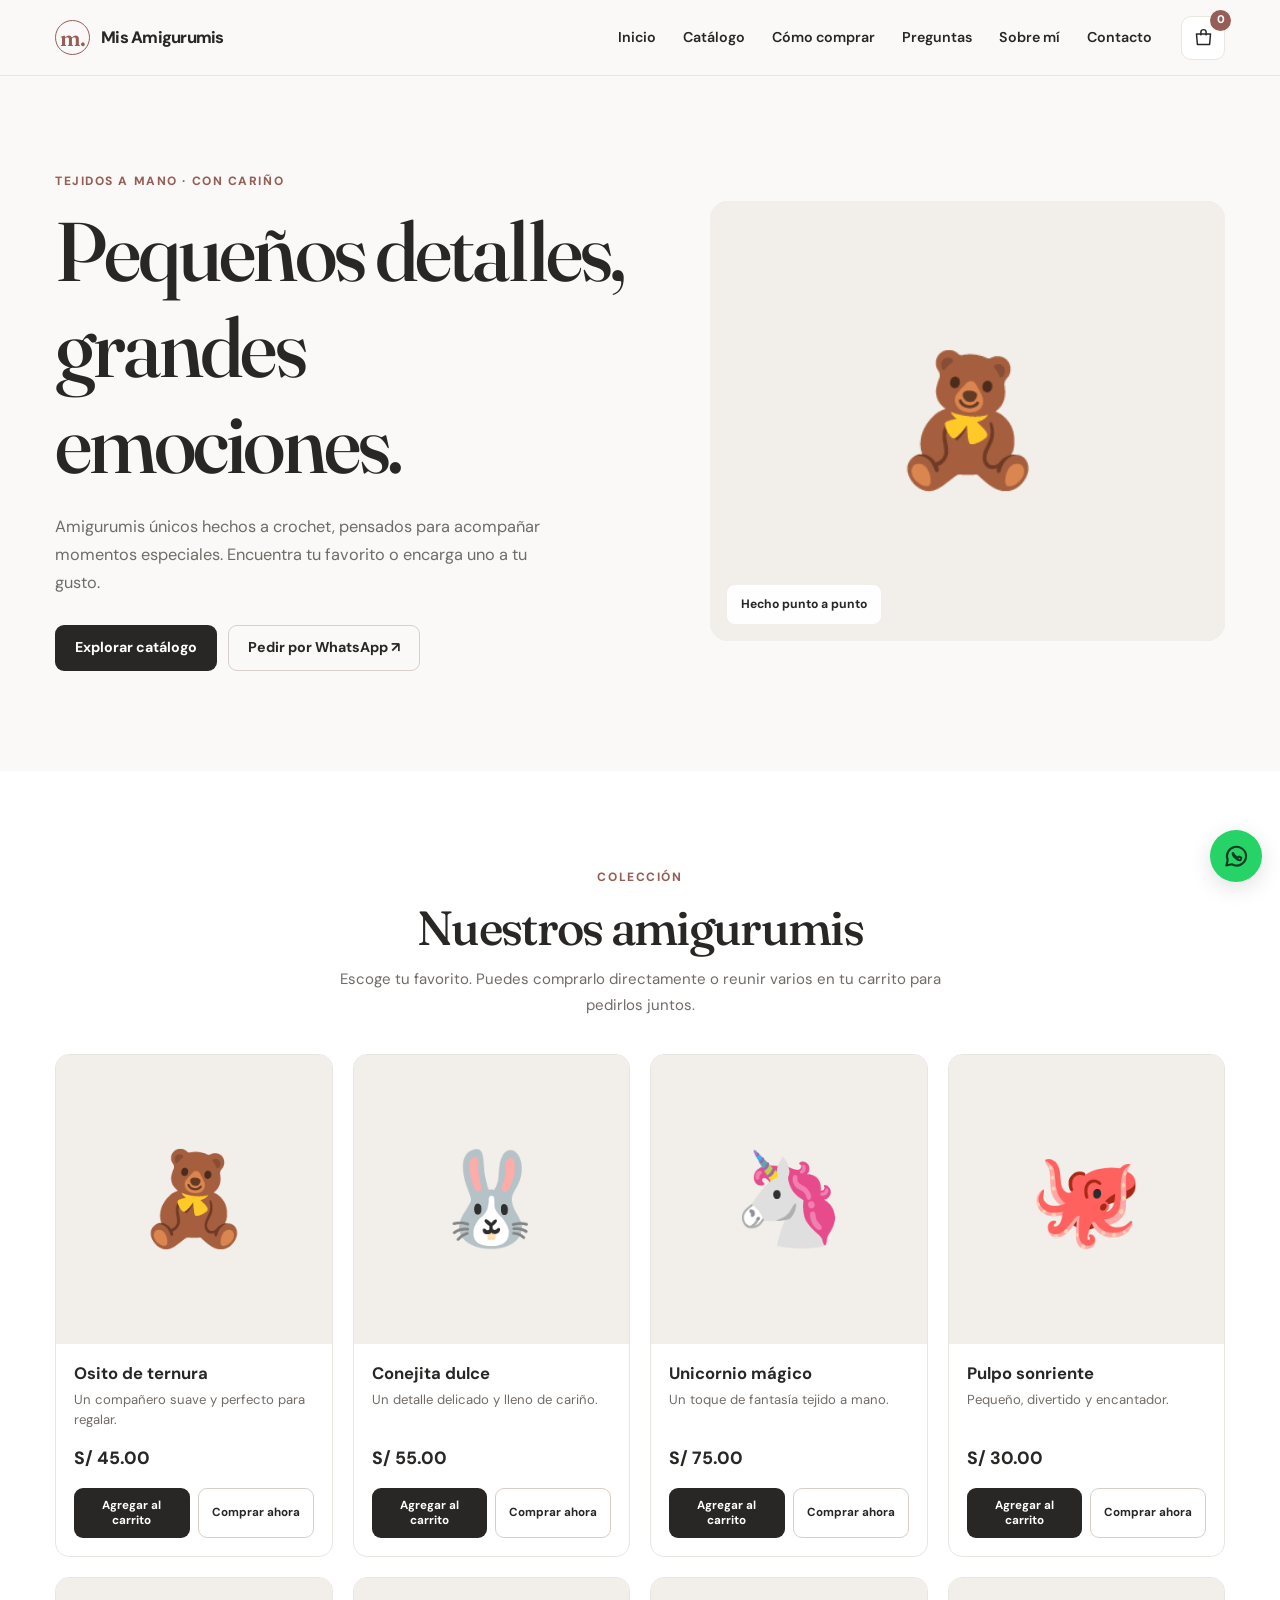
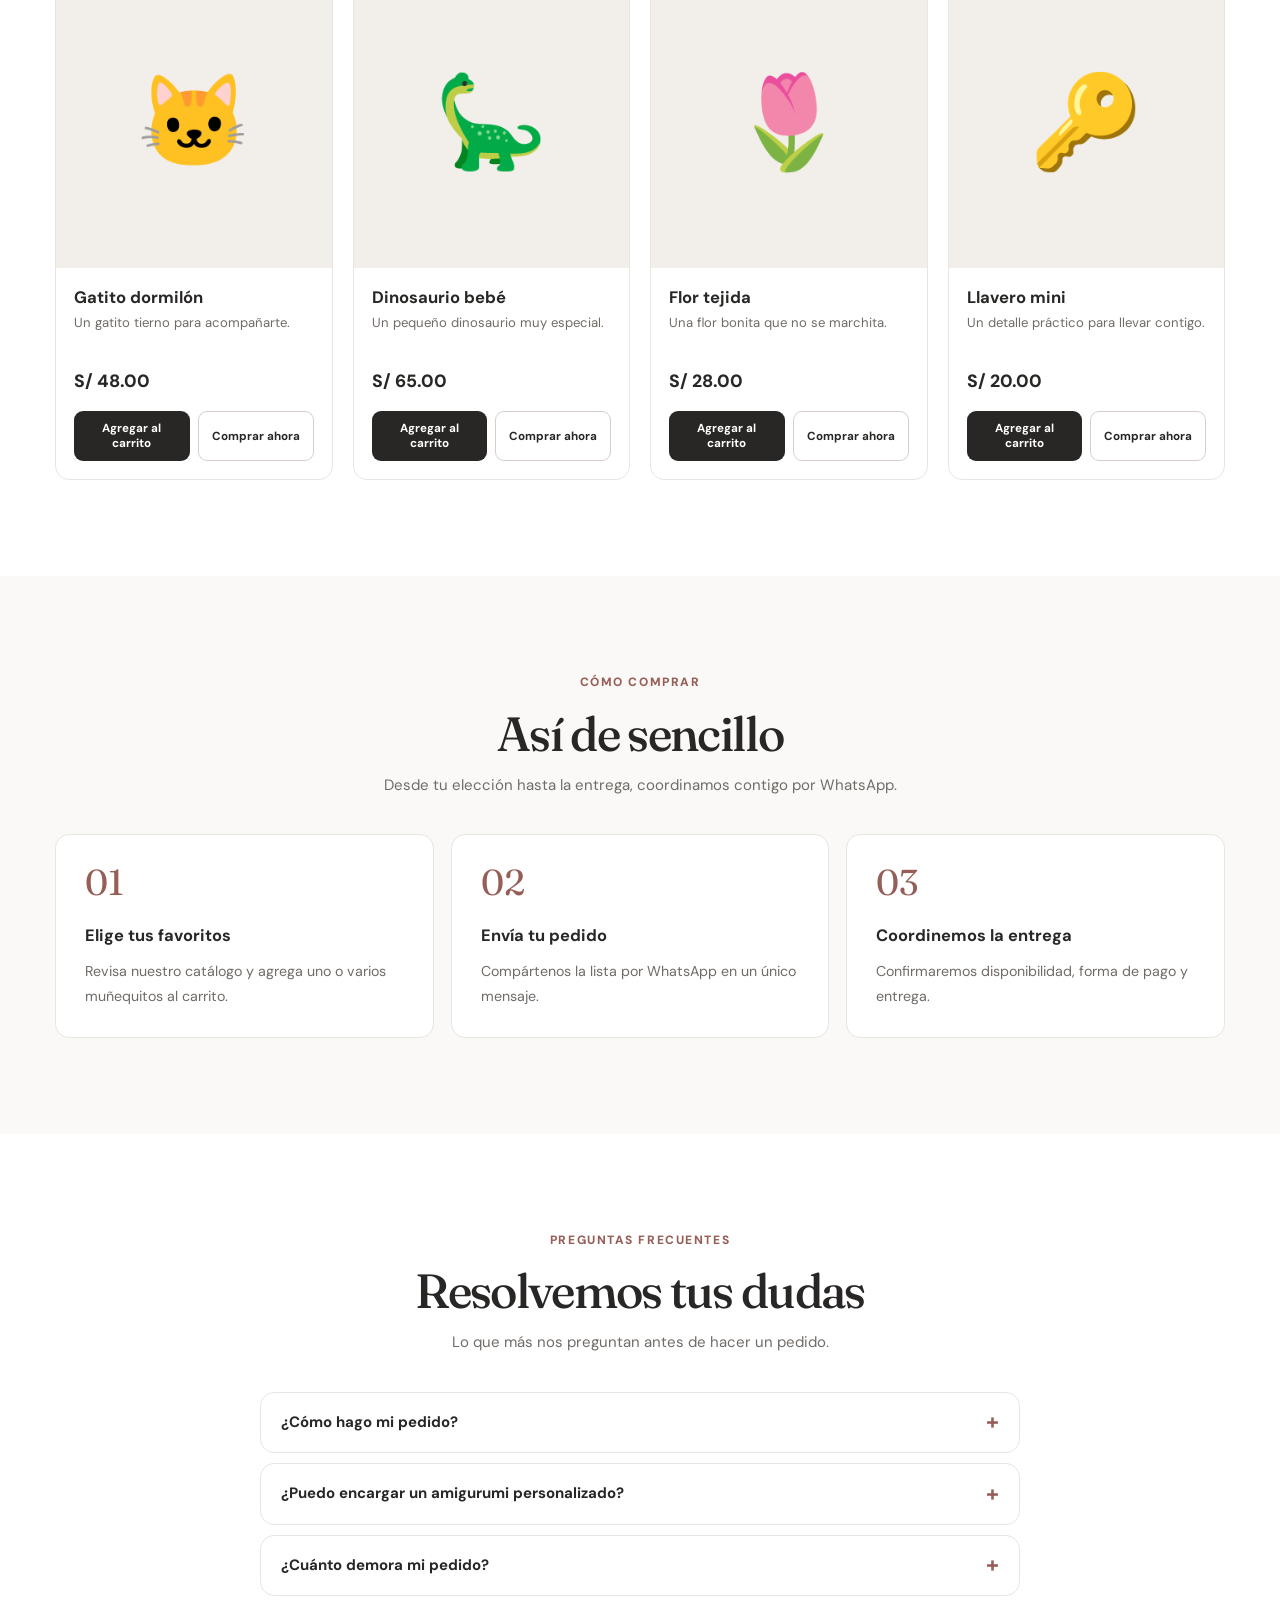
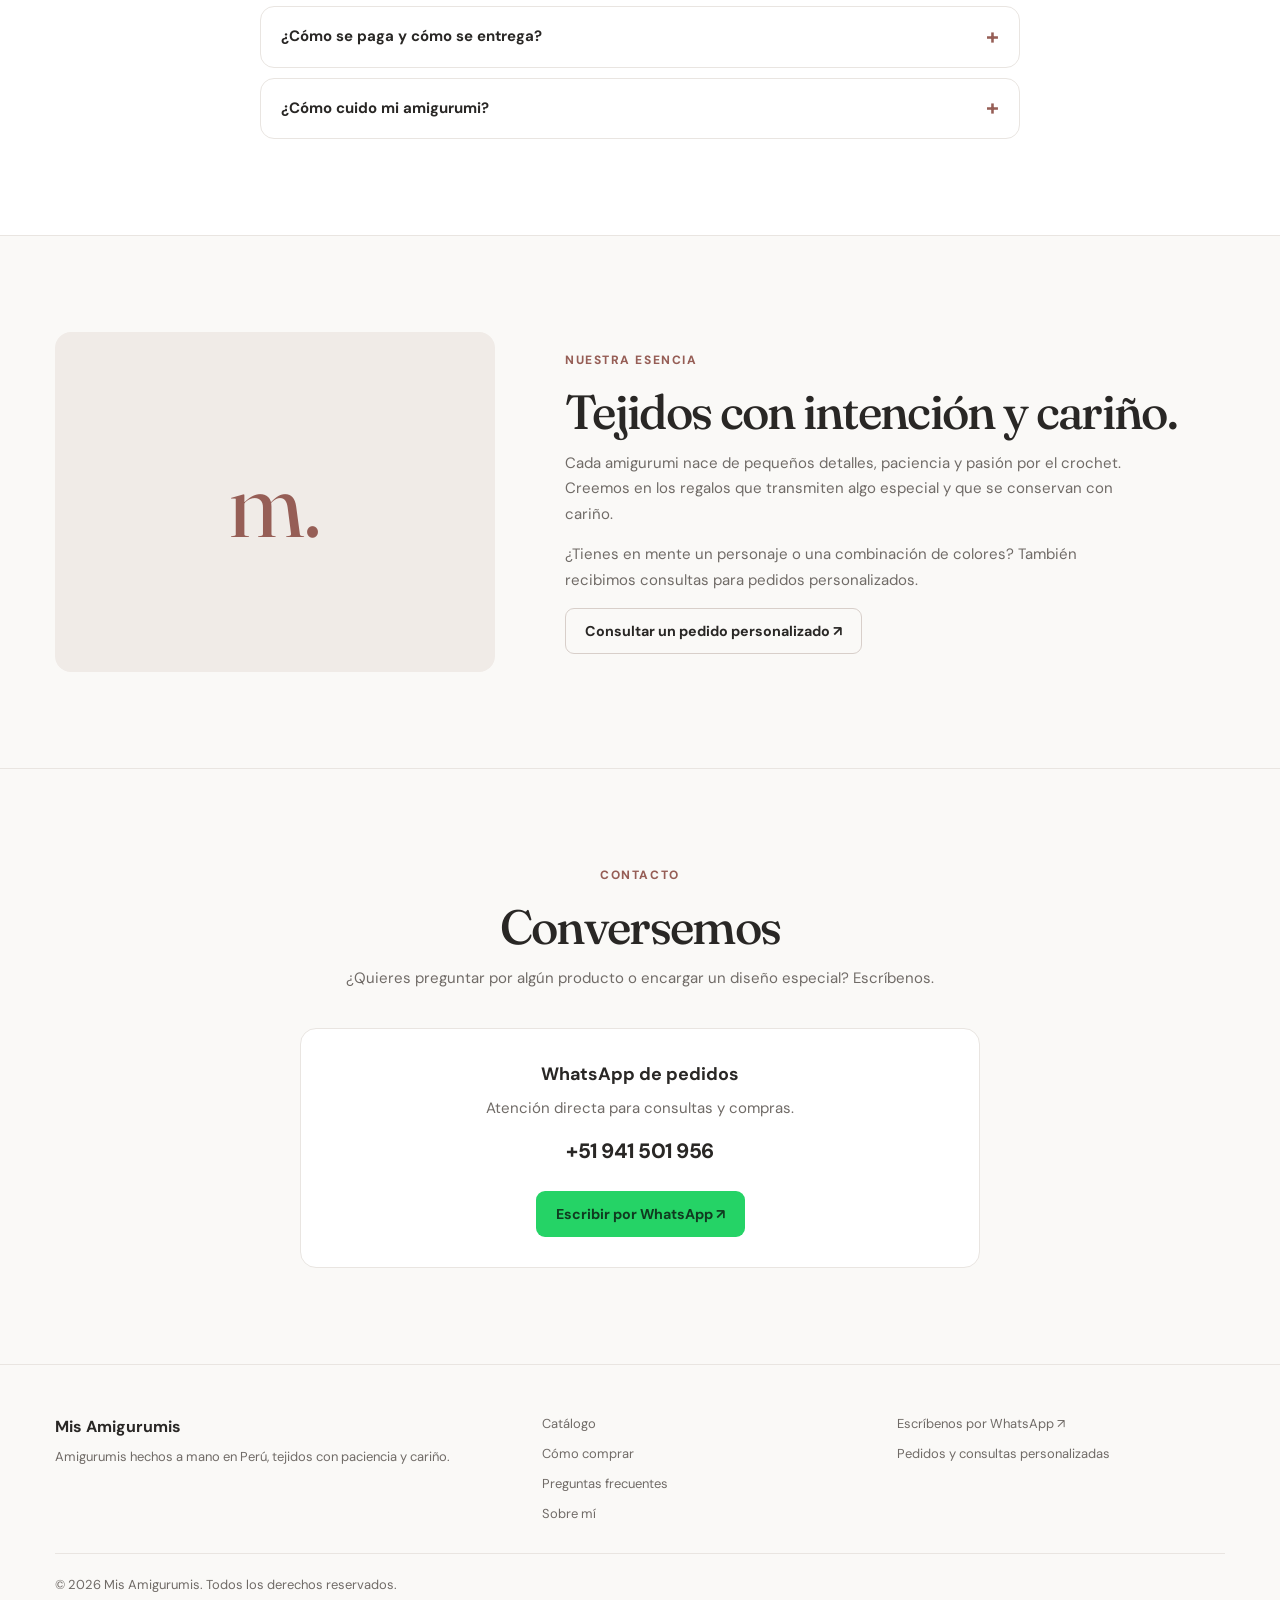
==== commit d60f8c9d: "Subida inicial del proyecto completo" ====
--- a/index.html
+++ b/index.html
@@ -1,2048 +1,341 @@
-
-<!DOCTYPE html>
-<html lang="es">
-<head>
-  <meta charset="UTF-8">
-  <meta name="viewport" content="width=device-width, initial-scale=1">
-  <meta name="theme-color" content="#faf9f7">
-  <meta name="description" content="Venta de amigurumis hechos a mano en Perú. Descubre muñecos tejidos a crochet, regalos únicos y pedidos personalizados. Compra fácilmente por WhatsApp.">
-  <meta property="og:type" content="website">
-  <meta property="og:locale" content="es_PE">
-  <meta property="og:site_name" content="Mis Amigurumis">
-  <meta property="og:title" content="Mis Amigurumis | Amigurumis hechos a mano">
-  <meta property="og:description" content="Amigurumis hechos a mano y muñecos tejidos a crochet. Elige tus favoritos y pide por WhatsApp.">
-  <meta property="og:url" content="https://tudominio.pe/">
-  <title>Mis Amigurumis | Venta de amigurumis hechos a mano</title>
-
-  <link rel="preconnect" href="https://fonts.googleapis.com">
-  <link rel="preconnect" href="https://fonts.gstatic.com" crossorigin>
-  <link href="https://fonts.googleapis.com/css2?family=DM+Sans:wght@400;500;600;700;800&family=Fraunces:opsz,wght@9..144,500;9..144,600&display=swap" rel="stylesheet">
-
-  <style>
-    :root {
-      --fondo: #faf9f7;
-      --blanco: #fff;
-      --texto: #292725;
-      --secundario: #706b67;
-      --acento: #965e56;
-      --acento-tenue: #f3eae6;
-      --linea: #e9e5e1;
-      --verde-wa: #25d366;
-      --sombra: 0 10px 32px rgba(33, 29, 27, .045);
-      --radio: 14px;
-      --cabecera: 76px;
-    }
-
-    *, *::before, *::after { box-sizing: border-box; }
-    html { scroll-behavior: smooth; scroll-padding-top: 94px; }
-
-    body {
-      margin: 0;
-      padding-top: var(--cabecera);
-      background: var(--fondo);
-      color: var(--texto);
-      font: 400 15px/1.7 'DM Sans', sans-serif;
-    }
-
-    body.carrito-abierto { overflow: hidden; }
-    a { color: inherit; text-decoration: none; }
-    button { font: inherit; cursor: pointer; }
-    button:disabled { cursor: not-allowed; opacity: .45; }
-    img { display: block; width: 100%; }
-    h1, h2, h3, p { margin-top: 0; }
-
-    h1, h2 {
-      font-family: 'Fraunces', Georgia, serif;
-      font-weight: 500;
-      line-height: 1.15;
-      letter-spacing: -.035em;
-    }
-
-    h1 {
-      font-size: clamp(2.8rem, 8vw, 5.2rem);
-      margin-bottom: 22px;
-    }
-
-    h2 {
-      font-size: clamp(2rem, 5vw, 3rem);
-      margin-bottom: 12px;
-    }
-
-    :focus-visible {
-      outline: 3px solid var(--acento);
-      outline-offset: 3px;
-    }
-
-    .sr-only {
-      position: absolute;
-      width: 1px;
-      height: 1px;
-      padding: 0;
-      margin: -1px;
-      overflow: hidden;
-      clip: rect(0,0,0,0);
-      white-space: nowrap;
-      border: 0;
-    }
-
-    .contenedor {
-      width: min(1170px, calc(100% - 36px));
-      margin-inline: auto;
-    }
-
-    .seccion { padding: 74px 0; }
-
-    .etiqueta {
-      display: block;
-      margin-bottom: 13px;
-      color: var(--acento);
-      font-size: .75rem;
-      font-weight: 800;
-      letter-spacing: .13em;
-      text-transform: uppercase;
-    }
-
-    .titulo-seccion {
-      max-width: 620px;
-      margin: 0 auto 36px;
-      text-align: center;
-    }
-
-    .titulo-seccion p { color: var(--secundario); }
-
-    /* BOTONES */
-    .btn {
-      display: inline-flex;
-      align-items: center;
-      justify-content: center;
-      gap: 8px;
-      min-height: 46px;
-      padding: 11px 19px;
-      border: 1px solid transparent;
-      border-radius: 9px;
-      font-size: .89rem;
-      font-weight: 700;
-      line-height: 1.3;
-      text-align: center;
-      transition:
-        transform .2s ease,
-        background .2s ease,
-        border-color .2s ease,
-        box-shadow .2s ease;
-    }
-
-    .btn:not(:disabled):hover {
-      transform: translateY(-2px);
-    }
-
-    .btn-oscuro {
-      color: white;
-      background: var(--texto);
-    }
-
-    .btn-oscuro:hover { background: #49413e; }
-
-    .btn-contorno {
-      border-color: #d8cfca;
-      background: transparent;
-      color: var(--texto);
-    }
-
-    .btn-contorno:hover {
-      border-color: var(--acento);
-      background: var(--acento-tenue);
-    }
-
-    .btn-whatsapp {
-      color: #103b20;
-      background: var(--verde-wa);
-    }
-
-    .btn-whatsapp:hover { background: #20c15c; }
-    .btn:disabled:hover { transform: none; }
-
-    /* CABECERA FIJA */
-    .cabecera {
-      position: fixed;
-      z-index: 100;
-      inset: 0 0 auto;
-      height: var(--cabecera);
-      background: rgba(250,249,247,.97);
-      border-bottom: 1px solid var(--linea);
-      backdrop-filter: blur(12px);
-    }
-
-    .cabecera-interior {
-      height: 100%;
-      display: flex;
-      align-items: center;
-      justify-content: space-between;
-      gap: 14px;
-    }
-
-    .marca {
-      display: inline-flex;
-      align-items: center;
-      gap: 11px;
-      font-weight: 800;
-      font-size: 1.04rem;
-      letter-spacing: -.045em;
-      white-space: nowrap;
-    }
-
-    .marca-simbolo {
-      display: grid;
-      place-items: center;
-      width: 35px;
-      height: 35px;
-      border: 1px solid var(--acento);
-      border-radius: 50%;
-      font-family: 'Fraunces', Georgia, serif;
-      font-weight: 600;
-      font-size: 1.35rem;
-      color: var(--acento);
-    }
-
-    .acciones-cabecera {
-      display: flex;
-      align-items: center;
-      gap: 10px;
-    }
-
-    .navegacion {
-      position: absolute;
-      display: none;
-      top: var(--cabecera);
-      left: 0;
-      right: 0;
-      padding: 11px 18px 18px;
-      border-bottom: 1px solid var(--linea);
-      background: var(--fondo);
-      box-shadow: var(--sombra);
-    }
-
-    .navegacion.abierta {
-      display: flex;
-      flex-direction: column;
-    }
-
-    .navegacion a {
-      padding: 10px;
-      font-size: .89rem;
-      font-weight: 600;
-    }
-
-    .navegacion a:hover { color: var(--acento); }
-
-    .boton-icono {
-      position: relative;
-      display: grid;
-      place-items: center;
-      width: 44px;
-      height: 44px;
-      padding: 0;
-      background: white;
-      border: 1px solid var(--linea);
-      border-radius: 10px;
-      color: var(--texto);
-    }
-
-    .boton-icono:hover { background: var(--acento-tenue); }
-
-    .boton-icono svg {
-      width: 21px;
-      height: 21px;
-      fill: none;
-      stroke: currentColor;
-      stroke-width: 1.7;
-      stroke-linecap: round;
-      stroke-linejoin: round;
-    }
-
-    .contador-carrito {
-      position: absolute;
-      display: grid;
-      place-items: center;
-      top: -7px;
-      right: -7px;
-      min-width: 21px;
-      height: 21px;
-      padding: 0 5px;
-      border-radius: 999px;
-      background: var(--acento);
-      color: white;
-      font-size: .7rem;
-      font-weight: 800;
-      line-height: 1;
-    }
-
-    .contador-carrito.salto {
-      animation: salto .32s ease;
-    }
-
-    @keyframes salto {
-      40% { transform: scale(1.28); }
-      100% { transform: scale(1); }
-    }
-
-    .boton-menu {
-      font-size: 1.35rem;
-      line-height: 1;
-    }
-
-    /* PORTADA MINIMALISTA */
-    .hero { padding: 64px 0 82px; }
-
-    .hero-interior {
-      display: grid;
-      gap: 45px;
-      align-items: center;
-    }
-
-    .hero-contenido { max-width: 625px; }
-
-    .hero-contenido > p {
-      max-width: 490px;
-      color: var(--secundario);
-      font-size: 1.02rem;
-    }
-
-    .hero-acciones {
-      display: flex;
-      flex-wrap: wrap;
-      gap: 11px;
-      margin-top: 28px;
-    }
-
-    .hero-imagen {
-      position: relative;
-      min-height: 345px;
-      overflow: hidden;
-      border-radius: 18px;
-      background: #efebe7;
-    }
-
-    .hero-imagen .visual-producto {
-      height: 100%;
-      min-height: 345px;
-    }
-
-    .hero-imagen .marcador-foto { font-size: 8rem; }
-
-    .hero-leyenda {
-      position: absolute;
-      left: 17px;
-      bottom: 17px;
-      padding: 9px 14px;
-      background: rgba(255,255,255,.94);
-      border-radius: 8px;
-      font-size: .76rem;
-      font-weight: 700;
-    }
-
-    /* CATÁLOGO */
-    .catalogo { background: var(--blanco); }
-
-    .productos {
-      display: grid;
-      grid-template-columns: 1fr;
-      gap: 27px;
-    }
-
-    .tarjeta {
-      min-width: 0;
-      background: var(--blanco);
-      border: 1px solid var(--linea);
-      border-radius: var(--radio);
-      overflow: hidden;
-      transition: transform .22s ease, box-shadow .22s ease;
-    }
-
-    .tarjeta:hover {
-      transform: translateY(-4px);
-      box-shadow: var(--sombra);
-    }
-
-    .visual-producto {
-      display: grid;
-      place-items: center;
-      width: 100%;
-      aspect-ratio: 1 / 1.05;
-      overflow: hidden;
-      background: #f2efeb;
-    }
-
-    .visual-producto img {
-      width: 100%;
-      height: 100%;
-      object-fit: cover;
-    }
-
-    .marcador-foto {
-      display: grid;
-      place-items: center;
-      width: 100%;
-      height: 100%;
-      font-size: 5.7rem;
-      background: transparent;
-    }
-
-    .producto-detalle { padding: 18px; }
-
-    .producto-detalle h3 {
-      margin: 0 0 4px;
-      font-size: 1.04rem;
-      font-weight: 700;
-      line-height: 1.4;
-    }
-
-    .producto-detalle p {
-      min-height: 43px;
-      margin-bottom: 10px;
-      color: var(--secundario);
-      font-size: .82rem;
-      line-height: 1.55;
-    }
-
-    .precio {
-      display: block;
-      margin-bottom: 15px;
-      color: var(--texto);
-      font-size: 1.11rem;
-      font-weight: 800;
-    }
-
-    .producto-acciones {
-      display: grid;
-      gap: 8px;
-    }
-
-    .producto-acciones .btn {
-      width: 100%;
-      min-height: 43px;
-      padding: 9px 10px;
-      font-size: .81rem;
-    }
-
-    /* CÓMO COMPRAR */
-    .pasos {
-      display: grid;
-      gap: 17px;
-    }
-
-    .paso {
-      padding: 28px;
-      border: 1px solid var(--linea);
-      border-radius: var(--radio);
-      background: var(--blanco);
-    }
-
-    .paso-numero {
-      display: block;
-      margin-bottom: 22px;
-      color: var(--acento);
-      font-family: 'Fraunces', Georgia, serif;
-      font-size: 2.25rem;
-      line-height: 1;
-    }
-
-    .paso h3 {
-      margin-bottom: 9px;
-      font-size: 1.03rem;
-    }
-
-    .paso p {
-      margin: 0;
-      font-size: .89rem;
-      color: var(--secundario);
-    }
-
-    /* SOBRE MÍ */
-    .sobre-mi {
-      border-block: 1px solid var(--linea);
-    }
-
-    .sobre-interior {
-      display: grid;
-      gap: 26px;
-      align-items: center;
-    }
-
-    .sobre-arte {
-      display: grid;
-      place-items: center;
-      min-height: 275px;
-      border-radius: 16px;
-      background: #f0ebe7;
-    }
-
-    .sobre-arte span {
-      font-family: 'Fraunces', Georgia, serif;
-      font-size: 6rem;
-      line-height: 1;
-      color: var(--acento);
-    }
-
-    .sobre-texto p {
-      max-width: 580px;
-      color: var(--secundario);
-    }
-
-    /* CONTACTO */
-    .contacto-caja {
-      max-width: 680px;
-      margin: auto;
-      padding: 30px 24px;
-      border: 1px solid var(--linea);
-      border-radius: 16px;
-      background: var(--blanco);
-      text-align: center;
-    }
-
-    .contacto-caja h3 {
-      margin-bottom: 7px;
-      font-size: 1.12rem;
-    }
-
-    .contacto-caja p {
-      margin-bottom: 12px;
-      color: var(--secundario);
-    }
-
-    .numero-telefono {
-      display: block;
-      margin-bottom: 22px;
-      font-size: 1.3rem;
-      font-weight: 800;
-      letter-spacing: -.025em;
-    }
-
-    .redes {
-      display: flex;
-      justify-content: center;
-      gap: 25px;
-      flex-wrap: wrap;
-      margin-top: 27px;
-    }
-
-    .redes a {
-      color: var(--acento);
-      font-weight: 700;
-      font-size: .88rem;
-      text-decoration: underline;
-      text-underline-offset: 5px;
-    }
-
-    .pie {
-      padding: 25px 0;
-      border-top: 1px solid var(--linea);
-      color: var(--secundario);
-      font-size: .81rem;
-      text-align: center;
-    }
-
-    .pie p { margin: 0; }
-
-    /* WHATSAPP FLOTANTE */
-    .whatsapp-flotante {
-      position: fixed;
-      z-index: 90;
-      right: 18px;
-      bottom: 18px;
-      display: grid;
-      place-items: center;
-      width: 52px;
-      height: 52px;
-      background: var(--verde-wa);
-      color: #103b20;
-      border-radius: 50%;
-      box-shadow: 0 6px 22px rgba(0,0,0,.12);
-      transition: transform .2s ease;
-    }
-
-    .whatsapp-flotante:hover { transform: translateY(-3px); }
-
-    .whatsapp-flotante svg {
-      width: 27px;
-      height: 27px;
-      fill: none;
-      stroke: currentColor;
-      stroke-width: 1.9;
-      stroke-linecap: round;
-      stroke-linejoin: round;
-    }
-
-    /* CARRITO LATERAL */
-    .modal-carrito {
-      position: fixed;
-      z-index: 300;
-      inset: 0;
-      visibility: hidden;
-      pointer-events: none;
-      transition: visibility 0s linear .3s;
-    }
-
-    .modal-carrito.visible {
-      visibility: visible;
-      pointer-events: auto;
-      transition-delay: 0s;
-    }
-
-    .fondo-modal {
-      position: absolute;
-      inset: 0;
-      background: rgba(25,23,22,.48);
-      opacity: 0;
-      transition: opacity .3s ease;
-    }
-
-    .modal-carrito.visible .fondo-modal { opacity: 1; }
-
-    .panel-carrito {
-      position: absolute;
-      top: 0;
-      right: 0;
-      display: flex;
-      flex-direction: column;
-      width: min(440px, 100%);
-      height: 100vh;
-      height: 100dvh;
-      background: white;
-      box-shadow: -14px 0 45px rgba(0,0,0,.1);
-      transform: translateX(105%);
-      transition: transform .3s ease;
-    }
-
-    .modal-carrito.visible .panel-carrito {
-      transform: translateX(0);
-    }
-
-    .carrito-cabecera {
-      flex-shrink: 0;
-      display: flex;
-      align-items: center;
-      justify-content: space-between;
-      gap: 14px;
-      padding: 20px 22px;
-      border-bottom: 1px solid var(--linea);
-    }
-
-    .carrito-cabecera h2 {
-      margin: 0;
-      font: 700 1.22rem/1.3 'DM Sans', sans-serif;
-      letter-spacing: -.03em;
-    }
-
-    .carrito-lista {
-      flex: 1;
-      min-height: 0;
-      overflow-y: auto;
-      overscroll-behavior: contain;
-      padding: 20px 20px 10px;
-    }
-
-    .carrito-vacio {
-      display: grid;
-      justify-items: center;
-      gap: 14px;
-      padding: 65px 10px;
-      text-align: center;
-    }
-
-    .carrito-vacio .icono-vacio {
-      color: var(--acento);
-      font-size: 3rem;
-      line-height: 1;
-    }
-
-    .carrito-vacio h3 {
-      margin: 0;
-      font-size: 1.1rem;
-    }
-
-    .carrito-vacio p {
-      margin: 0 0 8px;
-      color: var(--secundario);
-      font-size: .88rem;
-    }
-
-    .linea-carrito {
-      display: grid;
-      grid-template-columns: 76px minmax(0, 1fr);
-      gap: 14px;
-      padding: 0 0 19px;
-      margin-bottom: 19px;
-      border-bottom: 1px solid var(--linea);
-    }
-
-    .miniatura-carrito {
-      width: 76px;
-      height: 84px;
-      border-radius: 9px;
-      overflow: hidden;
-    }
-
-    .miniatura-carrito .visual-producto {
-      height: 100%;
-      aspect-ratio: auto;
-    }
-
-    .miniatura-carrito .marcador-foto { font-size: 2.2rem; }
-
-    .detalle-carrito h3 {
-      margin-bottom: 2px;
-      font-size: .91rem;
-      font-weight: 700;
-      line-height: 1.4;
-    }
-
-    .detalle-carrito p {
-      margin: 0 0 9px;
-      color: var(--secundario);
-      font-size: .82rem;
-    }
-
-    .controles-carrito {
-      display: flex;
-      align-items: center;
-      gap: 11px;
-      flex-wrap: wrap;
-    }
-
-    .cantidad {
-      display: inline-flex;
-      align-items: center;
-      height: 34px;
-      border: 1px solid var(--linea);
-      border-radius: 8px;
-      overflow: hidden;
-    }
-
-    .cantidad button {
-      width: 33px;
-      height: 32px;
-      padding: 0;
-      border: 0;
-      background: white;
-      font-size: 1.1rem;
-    }
-
-    .cantidad button:hover:not(:disabled) {
-      background: var(--acento-tenue);
-    }
-
-    .cantidad span {
-      min-width: 28px;
-      text-align: center;
-      font-size: .84rem;
-      font-weight: 700;
-    }
-
-    .quitar {
-      border: 0;
-      background: transparent;
-      color: var(--acento);
-      padding: 6px 0;
-      text-decoration: underline;
-      font-size: .78rem;
-    }
-
-    .carrito-pie {
-      flex-shrink: 0;
-      padding: 18px 22px max(20px, env(safe-area-inset-bottom));
-      border-top: 1px solid var(--linea);
-      background: white;
-    }
-
-    .resumen-total {
-      display: flex;
-      align-items: center;
-      justify-content: space-between;
-      margin-bottom: 15px;
-    }
-
-    .resumen-total span { color: var(--secundario); }
-    .resumen-total strong { font-size: 1.3rem; }
-    .carrito-pie .btn { width: 100%; }
-
-    .vaciar-carrito {
-      display: block;
-      margin: 13px auto 0;
-      border: 0;
-      background: transparent;
-      color: var(--secundario);
-      text-decoration: underline;
-      font-size: .79rem;
-    }
-
-    .aviso-pedido {
-      margin: 10px 0 0;
-      color: var(--secundario);
-      font-size: .76rem;
-      line-height: 1.45;
-      text-align: center;
-    }
-
-    /* NOTIFICACIÓN TOAST */
-    .toast {
-      position: fixed;
-      z-index: 400;
-      top: calc(var(--cabecera) + 14px);
-      left: 50%;
-      width: max-content;
-      max-width: calc(100% - 32px);
-      padding: 12px 18px;
-      border: 1px solid var(--linea);
-      border-radius: 10px;
-      background: white;
-      box-shadow: 0 12px 40px rgba(0,0,0,.10);
-      font-size: .87rem;
-      font-weight: 700;
-      opacity: 0;
-      visibility: hidden;
-      transform: translate(-50%, -12px);
-      transition:
-        opacity .2s,
-        transform .2s,
-        visibility .2s;
-      pointer-events: none;
-    }
-
-    .toast.mostrar {
-      opacity: 1;
-      visibility: visible;
-      transform: translate(-50%, 0);
-    }
-
-    /* ANIMACIONES DE SCROLL */
-    @media (prefers-reduced-motion: no-preference) {
-      .js-listo [data-revelar] {
-        opacity: 0;
-        transform: translateY(18px);
-        transition: opacity .5s ease, transform .5s ease;
-      }
-
-      .js-listo [data-revelar].revelado {
-        opacity: 1;
-        transform: translateY(0);
-      }
-    }
-
-    /* RESPONSIVE: DESDE MÓVIL HACIA ESCRITORIO */
-    @media (min-width: 540px) {
-      .productos {
-        grid-template-columns: repeat(2, minmax(0, 1fr));
-        gap: 22px;
-      }
-
-      .producto-acciones { grid-template-columns: 1fr 1fr; }
-      .producto-acciones .btn { font-size: .73rem; }
-
-      .pasos {
-        grid-template-columns: repeat(3, minmax(0, 1fr));
-      }
-
-      .paso { padding: 20px; }
-    }
-
-    @media (min-width: 760px) {
-      .seccion { padding: 96px 0; }
-      .hero { padding: 95px 0 100px; }
-
-      .hero-interior {
-        grid-template-columns: 1fr .85fr;
-        gap: 50px;
-      }
-
-      .hero-imagen { min-height: 440px; }
-      .hero-imagen .visual-producto { height: 440px; }
-
-      .sobre-interior {
-        grid-template-columns: .8fr 1.2fr;
-        gap: 70px;
-      }
-
-      .sobre-arte { min-height: 340px; }
-      .paso { padding: 29px; }
-    }
-
-    @media (min-width: 1000px) {
-      .navegacion {
-        position: static;
-        display: flex;
-        gap: 27px;
-        align-items: center;
-        padding: 0;
-        border: 0;
-        background: transparent;
-        box-shadow: none;
-      }
-
-      .navegacion a { padding: 5px 0; }
-      .boton-menu { display: none; }
-      .acciones-cabecera { gap: 29px; }
-
-      .productos {
-        grid-template-columns: repeat(4, minmax(0, 1fr));
-        gap: 20px;
-      }
-
-      .producto-acciones { grid-template-columns: 1fr; }
-      .producto-acciones .btn { font-size: .83rem; }
-    }
-
-    @media (min-width: 1190px) {
-      .producto-acciones { grid-template-columns: 1fr 1fr; }
-      .producto-acciones .btn { font-size: .73rem; }
-    }
-
-    @media (max-width: 370px) {
-      .marca { font-size: .89rem; }
-      .marca-simbolo { width: 32px; height: 32px; }
-      .acciones-cabecera { gap: 6px; }
-      .hero-acciones .btn { width: 100%; }
-    }
-
-    @media (prefers-reduced-motion: reduce) {
-      html { scroll-behavior: auto; }
-
-      *, *::before, *::after {
-        animation-duration: .01ms !important;
-        transition-duration: .01ms !important;
-      }
-    }
-  </style>
-</head>
-
-<body>
-  <header class="cabecera" id="cabecera">
-    <div class="contenedor cabecera-interior">
-      <a class="marca" href="#inicio" aria-label="Volver al inicio">
-        <span class="marca-simbolo" aria-hidden="true">m.</span>
-        <span data-nombre-tienda>Mis Amigurumis</span>
-      </a>
-
-      <div class="acciones-cabecera">
-        <nav class="navegacion" id="navegacion" aria-label="Navegación principal">
-          <a href="#inicio">Inicio</a>
-          <a href="#catalogo">Catálogo</a>
-          <a href="#como-comprar">Cómo comprar</a>
-          <a href="#sobre-mi">Sobre mí</a>
-          <a href="#contacto">Contacto</a>
-        </nav>
-
-        <button class="boton-icono" id="abrir-carrito" type="button"
-          aria-label="Abrir carrito, 0 productos"
-          aria-haspopup="dialog" aria-controls="panel-carrito">
-          <svg viewBox="0 0 24 24" aria-hidden="true">
-            <path d="M4 8h16l-1 12H5L4 8Z"/>
-            <path d="M9 9V6a3 3 0 0 1 6 0v3"/>
-          </svg>
-          <span class="contador-carrito" id="contador-carrito" aria-hidden="true">0</span>
-        </button>
-
-        <button class="boton-icono boton-menu" id="boton-menu"
-          type="button" aria-label="Abrir menú"
-          aria-controls="navegacion" aria-expanded="false">☰</button>
-      </div>
-    </div>
-  </header>
-
-  <main>
-    <!-- INICIO -->
-    <section class="hero" id="inicio" aria-labelledby="titulo-principal">
-      <div class="contenedor hero-interior">
-        <div class="hero-contenido" data-revelar>
-          <span class="etiqueta">Tejidos a mano · Con cariño</span>
-          <h1 id="titulo-principal">Pequeños detalles, grandes emociones.</h1>
-          <p>Amigurumis únicos hechos a crochet, pensados para acompañar momentos especiales. Encuentra tu favorito o encarga uno a tu gusto.</p>
-
-          <div class="hero-acciones">
-            <a class="btn btn-oscuro" href="#catalogo">Explorar catálogo</a>
-            <a class="btn btn-contorno" id="whatsapp-hero"
-              href="https://wa.me/51941501956?text=Hola"
-              target="_blank" rel="noopener noreferrer">
-              Pedir por WhatsApp ↗
-            </a>
-          </div>
-        </div>
-
-        <div class="hero-imagen" id="hero-imagen"
-          data-revelar aria-label="Amigurumi destacado">
-          <!-- La fotografía del primer producto se coloca aquí automáticamente. -->
-          <div class="hero-leyenda">Hecho punto a punto</div>
-        </div>
-      </div>
-    </section>
-
-    <!-- CATÁLOGO -->
-    <section class="seccion catalogo" id="catalogo"
-      aria-labelledby="titulo-catalogo">
-      <div class="contenedor">
-        <div class="titulo-seccion" data-revelar>
-          <span class="etiqueta">Colección</span>
-          <h2 id="titulo-catalogo">Nuestros amigurumis</h2>
-          <p>Escoge tu favorito. Puedes comprarlo directamente o reunir varios en tu carrito para pedirlos juntos.</p>
-        </div>
-        <div class="productos" id="lista-productos"
-          aria-label="Catálogo de amigurumis"></div>
-      </div>
-    </section>
-
-    <!-- CÓMO COMPRAR -->
-    <section class="seccion" id="como-comprar"
-      aria-labelledby="titulo-pasos">
-      <div class="contenedor">
-        <div class="titulo-seccion" data-revelar>
-          <span class="etiqueta">Cómo comprar</span>
-          <h2 id="titulo-pasos">Así de sencillo</h2>
-          <p>Desde tu elección hasta la entrega, coordinamos contigo por WhatsApp.</p>
-        </div>
-
-        <div class="pasos">
-          <article class="paso" data-revelar>
-            <span class="paso-numero">01</span>
-            <h3>Elige tus favoritos</h3>
-            <p>Revisa nuestro catálogo y agrega uno o varios muñequitos al carrito.</p>
-          </article>
-
-          <article class="paso" data-revelar>
-            <span class="paso-numero">02</span>
-            <h3>Envía tu pedido</h3>
-            <p>Compártenos la lista por WhatsApp en un único mensaje.</p>
-          </article>
-
-          <article class="paso" data-revelar>
-            <span class="paso-numero">03</span>
-            <h3>Coordinemos la entrega</h3>
-            <p>Confirmaremos disponibilidad, forma de pago y entrega.</p>
-          </article>
-        </div>
-      </div>
-    </section>
-
-    <!-- SOBRE MÍ -->
-    <section class="seccion sobre-mi" id="sobre-mi"
-      aria-labelledby="titulo-sobre">
-      <div class="contenedor sobre-interior">
-        <div class="sobre-arte" aria-hidden="true" data-revelar>
-          <span>m.</span>
-        </div>
-
-        <div class="sobre-texto" data-revelar>
-          <span class="etiqueta">Nuestra esencia</span>
-          <h2 id="titulo-sobre">Tejidos con intención y cariño.</h2>
-          <p>Cada amigurumi nace de pequeños detalles, paciencia y pasión por el crochet. Creemos en los regalos que transmiten algo especial y que se conservan con cariño.</p>
-          <p>¿Tienes en mente un personaje o una combinación de colores? También recibimos consultas para pedidos personalizados.</p>
-          <a class="btn btn-contorno" id="whatsapp-personalizado"
-            href="https://wa.me/51941501956?text=Hola"
-            target="_blank" rel="noopener noreferrer">
-            Consultar un pedido personalizado ↗
-          </a>
-        </div>
-      </div>
-    </section>
-
-    <!-- CONTACTO -->
-    <section class="seccion" id="contacto"
-      aria-labelledby="titulo-contacto">
-      <div class="contenedor">
-        <div class="titulo-seccion" data-revelar>
-          <span class="etiqueta">Contacto</span>
-          <h2 id="titulo-contacto">Conversemos</h2>
-          <p>¿Quieres preguntar por algún producto o encargar un diseño especial? Escríbenos.</p>
-        </div>
-
-        <div class="contacto-caja" data-revelar>
-          <h3>WhatsApp de pedidos</h3>
-          <p>Atención directa para consultas y compras.</p>
-          <span class="numero-telefono" id="numero-visible">+51 941 501 956</span>
-
-          <a class="btn btn-whatsapp" id="whatsapp-contacto"
-            href="https://wa.me/51941501956?text=Hola"
-            target="_blank" rel="noopener noreferrer">
-            Escribir por WhatsApp ↗
-          </a>
-
-          <div class="redes" aria-label="Redes sociales">
-            <a id="enlace-instagram"
-              href="https://www.instagram.com/tu_tienda/"
-              target="_blank" rel="noopener noreferrer">Instagram ↗</a>
-            <a id="enlace-facebook"
-              href="https://www.facebook.com/tu_tienda/"
-              target="_blank" rel="noopener noreferrer">Facebook ↗</a>
-          </div>
-        </div>
-      </div>
-    </section>
-  </main>
-
-  <!-- PIE DE PÁGINA -->
-  <footer class="pie">
-    <div class="contenedor">
-      <p>© <span id="anio">2026</span>
-        <span data-nombre-tienda>Mis Amigurumis</span>.
-        Todos los derechos reservados.
-      </p>
-    </div>
-  </footer>
-
-  <!-- BOTÓN FLOTANTE DE WHATSAPP -->
-  <a class="whatsapp-flotante" id="whatsapp-flotante"
-    href="https://wa.me/51941501956?text=Hola"
-    target="_blank" rel="noopener noreferrer"
-    aria-label="Hacer una consulta por WhatsApp"
-    title="Consulta por WhatsApp">
-    <svg viewBox="0 0 24 24" aria-hidden="true">
-      <path d="M20.5 11.5a8.5 8.5 0 0 1-12.7 7.4L3 20l1.2-4.8A8.5 8.5 0 1 1 20.5 11.5Z"/>
-      <path d="M9 9c.8 2.1 2 3.3 4.1 4.2l1.2-1.1 2 1-.6 2c-2.2 1.4-7.5-3.9-7-6.1L9 9Z"/>
-    </svg>
-  </a>
-
-  <!-- PANEL LATERAL DEL CARRITO -->
-  <div class="modal-carrito" id="modal-carrito" aria-hidden="true">
-    <div class="fondo-modal" id="fondo-modal" aria-hidden="true"></div>
-
-    <aside class="panel-carrito" id="panel-carrito"
-      role="dialog" aria-modal="true"
-      aria-labelledby="titulo-carrito"
-      tabindex="-1" inert>
-
-      <div class="carrito-cabecera">
-        <h2 id="titulo-carrito">
-          Tu carrito <span id="cantidad-titulo">(0)</span>
-        </h2>
-        <button class="boton-icono" id="cerrar-carrito"
-          type="button" aria-label="Cerrar carrito">✕</button>
-      </div>
-
-      <div class="carrito-lista" id="articulos-carrito"></div>
-
-      <div class="carrito-pie">
-        <div class="resumen-total">
-          <span>Total</span>
-          <strong id="total-carrito">S/ 0.00</strong>
-        </div>
-
-        <button class="btn btn-whatsapp" id="enviar-pedido"
-          type="button" disabled>
-          Enviar pedido por WhatsApp ↗
-        </button>
-
-        <p class="aviso-pedido">
-          Confirmaremos disponibilidad, pago y entrega antes de concretar la compra.
-        </p>
-
-        <button class="vaciar-carrito" id="vaciar-carrito"
-          type="button" disabled>Vaciar carrito</button>
-      </div>
-    </aside>
-  </div>
-
-  <!-- NOTIFICACIONES ACCESIBLES -->
-  <div class="toast" id="toast" role="status"
-    aria-live="polite" aria-atomic="true"></div>
-  <div class="sr-only" id="anuncio-carrito"
-    aria-live="polite" aria-atomic="true"></div>
-
-  <!-- DATOS ESTRUCTURADOS SEO -->
-  <script type="application/ld+json" id="datos-tienda">
-  {
-    "@context": "https://schema.org",
-    "@type": "Store",
-    "name": "Mis Amigurumis",
-    "description": "Venta de amigurumis hechos a mano y muñecos tejidos a crochet en Perú.",
-    "url": "https://tudominio.pe/",
-    "telephone": "+51941501956",
-    "currenciesAccepted": "PEN",
-    "sameAs": [
-      "https://www.instagram.com/tu_tienda/",
-      "https://www.facebook.com/tu_tienda/"
-    ]
-  }
-  </script>
-
-  <script>
-    /* =========================================================
-       ZONA EDITABLE
-       Cambia aquí los datos de la tienda y los productos.
-
-       El teléfono se escribe con código de país 51,
-       sin espacios ni signo +.
-
-       Para añadir fotografías:
-       imagen: "fotos/osito.jpg"
-
-       Cada producto debe tener un ID único.
-       ========================================================= */
-
-    const TELEFONO_1 = "51941501956";
-    const NOMBRE_TIENDA = "Mis Amigurumis";
-    const INSTAGRAM_URL = "https://www.instagram.com/tu_tienda/";
-    const FACEBOOK_URL = "https://www.facebook.com/tu_tienda/";
-    const URL_SITIO = "https://tu-nombre.netlify.app/";
-
-    const productos = [
-      {
-        id: "osito",
-        nombre: "Osito de ternura",
-        descripcion: "Un compañero suave y perfecto para regalar.",
-        precio: 45,
-        imagen: "",
-        emoji: "🧸",
-        color: "#f2efeb"
-      },
-      {
-        id: "conejita",
-        nombre: "Conejita dulce",
-        descripcion: "Un detalle delicado y lleno de cariño.",
-        precio: 55,
-        imagen: "",
-        emoji: "🐰",
-        color: "#f2efeb"
-      },
-      {
-        id: "unicornio",
-        nombre: "Unicornio mágico",
-        descripcion: "Un toque de fantasía tejido a mano.",
-        precio: 75,
-        imagen: "",
-        emoji: "🦄",
-        color: "#f2efeb"
-      },
-      {
-        id: "pulpo",
-        nombre: "Pulpo sonriente",
-        descripcion: "Pequeño, divertido y encantador.",
-        precio: 30,
-        imagen: "",
-        emoji: "🐙",
-        color: "#f2efeb"
-      },
-      {
-        id: "gatito",
-        nombre: "Gatito dormilón",
-        descripcion: "Un gatito tierno para acompañarte.",
-        precio: 48,
-        imagen: "",
-        emoji: "🐱",
-        color: "#f2efeb"
-      },
-      {
-        id: "dinosaurio",
-        nombre: "Dinosaurio bebé",
-        descripcion: "Un pequeño dinosaurio muy especial.",
-        precio: 65,
-        imagen: "",
-        emoji: "🦕",
-        color: "#f2efeb"
-      },
-      {
-        id: "flor",
-        nombre: "Flor tejida",
-        descripcion: "Una flor bonita que no se marchita.",
-        precio: 28,
-        imagen: "",
-        emoji: "🌷",
-        color: "#f2efeb"
-      },
-      {
-        id: "llavero",
-        nombre: "Llavero mini",
-        descripcion: "Un detalle práctico para llevar contigo.",
-        precio: 20,
-        imagen: "",
-        emoji: "🔑",
-        color: "#f2efeb"
-      }
-    ];
-
-    /* ================= FIN ZONA EDITABLE ================= */
-
-    // PRECIOS Y ENLACES DE WHATSAPP
-
-    // Usar céntimos evita errores al sumar precios decimales.
-    const centimos = (precio) =>
-      Math.round(Number(precio) * 100);
-
-    const soles = (cantidadCentimos) =>
-      "S/ " + (cantidadCentimos / 100).toLocaleString(
-        "es-PE",
-        {
-          minimumFractionDigits: 2,
-          maximumFractionDigits: 2
-        }
-      );
-
-    const enlaceWhatsApp = (mensaje) =>
-      `https://wa.me/${TELEFONO_1.replace(/\D/g, "")}?text=${encodeURIComponent(mensaje)}`;
-
-    const catalogoPorId = new Map(
-      productos.map((producto) => [producto.id, producto])
-    );
-
-    const CLAVE_STORAGE = "mis-amigurumis-carrito-v1";
-    const CANTIDAD_MAXIMA = 999;
-
-    let carrito = Object.create(null);
-    let temporizadorToast;
-    let focoAnterior = null;
-    let carritoAbierto = false;
-
-    // PERSISTENCIA DEL CARRITO
-
-    function recuperarCarrito() {
-      try {
-        const datos = JSON.parse(
-          localStorage.getItem(CLAVE_STORAGE) || "{}"
-        );
-
-        if (!datos ||
-            typeof datos !== "object" ||
-            Array.isArray(datos)) {
-          return;
-        }
-
-        for (const producto of productos) {
-          const cantidad = datos[producto.id];
-
-          if (Number.isInteger(cantidad) && cantidad > 0) {
-            carrito[producto.id] = Math.min(
-              cantidad,
-              CANTIDAD_MAXIMA
-            );
-          }
-        }
-      } catch (error) {
-        // Si localStorage está bloqueado, el carrito
-        // funciona temporalmente durante esta visita.
-      }
-    }
-
-    function guardarCarrito() {
-      try {
-        localStorage.setItem(
-          CLAVE_STORAGE,
-          JSON.stringify(carrito)
-        );
-      } catch (error) {
-        // Se mantiene el carrito en memoria.
-      }
-    }
-
-    function articulos() {
-      return Object.entries(carrito)
-        .filter(([id, cantidad]) =>
-          catalogoPorId.has(id) && cantidad > 0
-        )
-        .map(([id, cantidad]) => ({
-          producto: catalogoPorId.get(id),
-          cantidad
-        }));
-    }
-
-    function unidades() {
-      return articulos().reduce(
-        (n, item) => n + item.cantidad,
-        0
-      );
-    }
-
-    function totalCentimos() {
-      return articulos().reduce(
-        (n, item) =>
-          n + centimos(item.producto.precio) * item.cantidad,
-        0
-      );
-    }
-
-    // FOTOGRAFÍAS O PLACEHOLDERS
-
-    function crearVisual(producto) {
-      const contenedor = document.createElement("div");
-      contenedor.className = "visual-producto";
-      contenedor.style.background = producto.color || "#f2efeb";
-
-      const colocarPlaceholder = () => {
-        const simbolo = document.createElement("span");
-        simbolo.className = "marcador-foto";
-        simbolo.textContent = producto.emoji || "🧶";
-        simbolo.setAttribute("role", "img");
-        simbolo.setAttribute(
-          "aria-label",
-          `Imagen de ejemplo de ${producto.nombre}`
-        );
-        contenedor.replaceChildren(simbolo);
-      };
-
-      if (typeof producto.imagen === "string" &&
-          producto.imagen.trim()) {
-        const foto = document.createElement("img");
-        foto.src = producto.imagen;
-        foto.alt = `${producto.nombre}, amigurumi tejido a crochet`;
-        foto.loading = "lazy";
-        foto.decoding = "async";
-        foto.onerror = colocarPlaceholder;
-        contenedor.append(foto);
-      } else {
-        colocarPlaceholder();
-      }
-
-      return contenedor;
-    }
-
-    // GENERAR CATÁLOGO AUTOMÁTICAMENTE
-
-    function pintarCatalogo() {
-      const lista = document.getElementById("lista-productos");
-      const fragmento = document.createDocumentFragment();
-
-      productos.forEach((producto) => {
-        const tarjeta = document.createElement("article");
-        tarjeta.className = "tarjeta";
-        tarjeta.setAttribute("data-revelar", "");
-
-        const detalle = document.createElement("div");
-        detalle.className = "producto-detalle";
-
-        const nombre = document.createElement("h3");
-        nombre.textContent = producto.nombre;
-
-        const descripcion = document.createElement("p");
-        descripcion.textContent = producto.descripcion;
-
-        const precio = document.createElement("strong");
-        precio.className = "precio";
-        precio.textContent = soles(centimos(producto.precio));
-
-        const acciones = document.createElement("div");
-        acciones.className = "producto-acciones";
-
-        // Compra individual por WhatsApp.
-        const comprar = document.createElement("a");
-        comprar.className = "btn btn-oscuro";
-        comprar.textContent = "Comprar ahora";
-
-        comprar.href = enlaceWhatsApp(
-          `Hola, me interesa el amigurumi ${producto.nombre} de ${soles(centimos(producto.precio))}. ¿Está disponible?`
-        );
-
-        comprar.target = "_blank";
-        comprar.rel = "noopener noreferrer";
-        comprar.setAttribute(
-          "aria-label",
-          `Comprar ${producto.nombre} por WhatsApp`
-        );
-
-        // Agregar al carrito sin salir de la tienda.
-        const agregar = document.createElement("button");
-        agregar.type = "button";
-        agregar.className = "btn btn-contorno";
-        agregar.textContent = "Agregar al carrito";
-        agregar.setAttribute(
-          "aria-label",
-          `Agregar ${producto.nombre} al carrito`
-        );
-
-        agregar.addEventListener("click", () =>
-          agregarAlCarrito(producto.id)
-        );
-
-        acciones.append(comprar, agregar);
-        detalle.append(nombre, descripcion, precio, acciones);
-        tarjeta.append(crearVisual(producto), detalle);
-        fragmento.append(tarjeta);
-      });
-
-      lista.replaceChildren(fragmento);
-
-      // Mostrar el primer amigurumi en la portada.
-      const portada = document.getElementById("hero-imagen");
-
-      if (productos.length) {
-        portada.prepend(crearVisual(productos[0]));
-      }
-    }
-
-    // NOTIFICACIONES
-
-    function mostrarToast(mensaje) {
-      const toast = document.getElementById("toast");
-
-      clearTimeout(temporizadorToast);
-      toast.textContent = mensaje;
-      toast.classList.add("mostrar");
-
-      temporizadorToast = setTimeout(() => {
-        toast.classList.remove("mostrar");
-      }, 2200);
-    }
-
-    function anunciar(mensaje) {
-      document.getElementById("anuncio-carrito").textContent =
-        mensaje;
-    }
-
-    // AGREGAR Y MODIFICAR CANTIDADES
-
-    function actualizarCantidad(id, nuevaCantidad, opciones = {}) {
-      if (!catalogoPorId.has(id)) return;
-
-      if (nuevaCantidad <= 0) {
-        delete carrito[id];
-      } else {
-        carrito[id] = Math.min(
-          nuevaCantidad,
-          CANTIDAD_MAXIMA
-        );
-      }
-
-      guardarCarrito();
-      pintarCarrito(opciones);
-
-      anunciar(
-        `${catalogoPorId.get(id).nombre}: ${carrito[id] || 0} unidades en el carrito.`
-      );
-    }
-
-    function agregarAlCarrito(id) {
-      const anterior = carrito[id] || 0;
-
-      if (anterior >= CANTIDAD_MAXIMA) {
-        mostrarToast(
-          "Llegaste a la cantidad máxima de este producto"
-        );
-        return;
-      }
-
-      actualizarCantidad(id, anterior + 1);
-
-      const badge = document.getElementById("contador-carrito");
-      badge.classList.remove("salto");
-
-      // Reinicia la animación del contador.
-      void badge.offsetWidth;
-      badge.classList.add("salto");
-
-      mostrarToast("Agregado al carrito ✓");
-    }
-
-    // CONTROLES DE CANTIDAD
-
-    function crearBotonCantidad(simbolo, accion, item) {
-      const boton = document.createElement("button");
-      boton.type = "button";
-      boton.textContent = simbolo;
-      boton.dataset.accion = accion;
-      boton.dataset.id = item.producto.id;
-
-      boton.setAttribute(
-        "aria-label",
-        `${accion === "mas" ? "Aumentar" : "Disminuir"} cantidad de ${item.producto.nombre}`
-      );
-
-      if (accion === "mas" &&
-          item.cantidad >= CANTIDAD_MAXIMA) {
-        boton.disabled = true;
-      }
-
-      return boton;
-    }
-
-    // DIBUJAR CARRITO Y ACTUALIZAR TOTAL
-
-    function pintarCarrito(opciones = {}) {
-      const items = articulos();
-      const lista = document.getElementById("articulos-carrito");
-      const fragmento = document.createDocumentFragment();
-
-      if (!items.length) {
-        const vacio = document.createElement("div");
-        vacio.className = "carrito-vacio";
-
-        const icono = document.createElement("span");
-        icono.className = "icono-vacio";
-        icono.textContent = "—";
-        icono.setAttribute("aria-hidden", "true");
-
-        const titulo = document.createElement("h3");
-        titulo.textContent = "Tu carrito está vacío";
-
-        const texto = document.createElement("p");
-        texto.textContent =
-          "Explora nuestros amigurumis y encuentra tus favoritos.";
-
-        const irCatalogo = document.createElement("button");
-        irCatalogo.type = "button";
-        irCatalogo.className = "btn btn-oscuro";
-        irCatalogo.textContent = "Ir al catálogo";
-
-        irCatalogo.addEventListener("click", () => {
-          cerrarCarrito();
-
-          document.getElementById("catalogo").scrollIntoView({
-            behavior: window.matchMedia(
-              "(prefers-reduced-motion: reduce)"
-            ).matches ? "auto" : "smooth"
-          });
-        });
-
-        vacio.append(icono, titulo, texto, irCatalogo);
-        fragmento.append(vacio);
-
-      } else {
-        for (const item of items) {
-          const fila = document.createElement("article");
-          fila.className = "linea-carrito";
-
-          const miniatura = document.createElement("div");
-          miniatura.className = "miniatura-carrito";
-          miniatura.append(crearVisual(item.producto));
-
-          const detalle = document.createElement("div");
-          detalle.className = "detalle-carrito";
-
-          const titulo = document.createElement("h3");
-          titulo.textContent = item.producto.nombre;
-
-          const precio = document.createElement("p");
-          precio.textContent =
-            `${soles(centimos(item.producto.precio))} por unidad`;
-
-          const controles = document.createElement("div");
-          controles.className = "controles-carrito";
-
-          const cantidad = document.createElement("div");
-          cantidad.className = "cantidad";
-          cantidad.setAttribute(
-            "aria-label",
-            `Cantidad de ${item.producto.nombre}`
-          );
-
-          const valor = document.createElement("span");
-          valor.textContent = item.cantidad;
-          valor.setAttribute(
-            "aria-label",
-            `${item.cantidad} unidades`
-          );
-
-          cantidad.append(
-            crearBotonCantidad("−", "menos", item),
-            valor,
-            crearBotonCantidad("+", "mas", item)
-          );
-
-          const quitar = document.createElement("button");
-          quitar.type = "button";
-          quitar.className = "quitar";
-          quitar.textContent = "Quitar";
-          quitar.dataset.accion = "quitar";
-          quitar.dataset.id = item.producto.id;
-
-          quitar.setAttribute(
-            "aria-label",
-            `Quitar ${item.producto.nombre} del carrito`
-          );
-
-          controles.append(cantidad, quitar);
-          detalle.append(titulo, precio, controles);
-          fila.append(miniatura, detalle);
-          fragmento.append(fila);
-        }
-      }
-
-      lista.replaceChildren(fragmento);
-
-      const numero = unidades();
-
-      document.getElementById("contador-carrito").textContent =
-        numero;
-
-      document.getElementById("cantidad-titulo").textContent =
-        `(${numero})`;
-
-      document.getElementById("abrir-carrito").setAttribute(
-        "aria-label",
-        `Abrir carrito, ${numero} ${numero === 1 ? "producto" : "productos"}`
-      );
-
-      document.getElementById("total-carrito").textContent =
-        soles(totalCentimos());
-
-      document.getElementById("enviar-pedido").disabled =
-        numero === 0;
-
-      document.getElementById("vaciar-carrito").disabled =
-        numero === 0;
-
-      // Mantener el foco al modificar cantidades con teclado.
-      if (carritoAbierto && opciones.id && opciones.accion) {
-        const objetivo = Array.from(
-          lista.querySelectorAll("button[data-accion]")
-        ).find(
-          (boton) =>
-            boton.dataset.id === opciones.id &&
-            boton.dataset.accion === opciones.accion &&
-            !boton.disabled
-        );
-
-        (
-          objetivo ||
-          lista.querySelector("button:not(:disabled)") ||
-          document.getElementById("cerrar-carrito")
-        ).focus();
-      }
-    }
-
-    // DATOS DE LA TIENDA, CONTACTO Y SEO
-
-    function prepararWhatsApp() {
-      document.querySelectorAll("[data-nombre-tienda]")
-        .forEach((nodo) => {
-          nodo.textContent = NOMBRE_TIENDA;
-        });
-
-      document.title =
-        `${NOMBRE_TIENDA} | Venta de amigurumis hechos a mano`;
-
-      document.querySelector('meta[property="og:title"]').content =
-        `${NOMBRE_TIENDA} | Amigurumis hechos a mano`;
-
-      document.querySelector('meta[property="og:site_name"]').content =
-        NOMBRE_TIENDA;
-
-      document.querySelector('meta[property="og:url"]').content =
-        URL_SITIO;
-
-      document.getElementById("anio").textContent =
-        new Date().getFullYear();
-
-      document.getElementById("numero-visible").textContent =
-        `+${TELEFONO_1.slice(0, 2)} ${TELEFONO_1.slice(2, 5)} ${TELEFONO_1.slice(5, 8)} ${TELEFONO_1.slice(8)}`;
-
-      document.getElementById("enlace-instagram").href =
-        INSTAGRAM_URL;
-
-      document.getElementById("enlace-facebook").href =
-        FACEBOOK_URL;
-
-      const mensajeGeneral =
-        `Hola, vi la tienda ${NOMBRE_TIENDA} y quisiera consultar por sus amigurumis.`;
-
-      [
-        "whatsapp-hero",
-        "whatsapp-contacto",
-        "whatsapp-flotante"
-      ].forEach((id) => {
-        document.getElementById(id).href =
-          enlaceWhatsApp(mensajeGeneral);
-      });
-
-      document.getElementById("whatsapp-personalizado").href =
-        enlaceWhatsApp(
-          "Hola, quiero consultar por un amigurumi personalizado. ¿Podemos conversar sobre mi idea?"
-        );
-
-      const schema = {
-        "@context": "https://schema.org",
-        "@type": "Store",
-        name: NOMBRE_TIENDA,
-        description:
-          "Venta de amigurumis hechos a mano y muñecos tejidos a crochet en Perú.",
-        url: URL_SITIO,
-        telephone: `+${TELEFONO_1}`,
-        currenciesAccepted: "PEN",
-        sameAs: [
-          INSTAGRAM_URL,
-          FACEBOOK_URL
-        ]
-      };
-
-      document.getElementById("datos-tienda").textContent =
-        JSON.stringify(schema);
-    }
-
-    // PANEL MODAL ACCESIBLE
-
-    const modal = document.getElementById("modal-carrito");
-    const panel = document.getElementById("panel-carrito");
-
-    const fondoInerte = [
-      document.querySelector("header"),
-      document.querySelector("main"),
-      document.querySelector("footer"),
-      document.getElementById("whatsapp-flotante")
-    ];
-
-    function abrirCarrito() {
-      focoAnterior = document.activeElement;
-      carritoAbierto = true;
-
-      modal.classList.add("visible");
-      modal.setAttribute("aria-hidden", "false");
-      panel.removeAttribute("inert");
-
-      document.body.classList.add("carrito-abierto");
-
-      fondoInerte.forEach((elemento) => {
-        if (elemento) elemento.inert = true;
-      });
-
-      document.getElementById("cerrar-carrito").focus();
-    }
-
-    function cerrarCarrito() {
-      if (!carritoAbierto) return;
-
-      carritoAbierto = false;
-      modal.classList.remove("visible");
-
-      document.body.classList.remove("carrito-abierto");
-
-      fondoInerte.forEach((elemento) => {
-        if (elemento) elemento.inert = false;
-      });
-
-      if (focoAnterior && focoAnterior.isConnected) {
-        focoAnterior.focus();
-      }
-
-      panel.setAttribute("inert", "");
-      modal.setAttribute("aria-hidden", "true");
-    }
-
-    // Escape y navegación con Tab dentro del panel.
-    function controlarTeclado(evento) {
-      if (!carritoAbierto) return;
-
-      if (evento.key === "Escape") {
-        evento.preventDefault();
-        cerrarCarrito();
-        return;
-      }
-
-      if (evento.key !== "Tab") return;
-
-      const controles = Array.from(
-        panel.querySelectorAll(
-          'a[href], button:not([disabled]), [tabindex]:not([tabindex="-1"])'
-        )
-      );
-
-      const disponibles = controles.filter(
-        (elemento) => !elemento.closest("[inert]")
-      );
-
-      if (!disponibles.length) {
-        evento.preventDefault();
-        panel.focus();
-        return;
-      }
-
-      const primero = disponibles[0];
-      const ultimo = disponibles[disponibles.length - 1];
-
-      if (
-        evento.shiftKey &&
-        (
-          document.activeElement === primero ||
-          !panel.contains(document.activeElement)
-        )
-      ) {
-        evento.preventDefault();
-        ultimo.focus();
-
-      } else if (
-        !evento.shiftKey &&
-        (
-          document.activeElement === ultimo ||
-          !panel.contains(document.activeElement)
-        )
-      ) {
-        evento.preventDefault();
-        primero.focus();
-      }
-    }
-
-    document.getElementById("abrir-carrito")
-      .addEventListener("click", abrirCarrito);
-
-    document.getElementById("cerrar-carrito")
-      .addEventListener("click", cerrarCarrito);
-
-    document.getElementById("fondo-modal")
-      .addEventListener("click", cerrarCarrito);
-
-    document.addEventListener("keydown", controlarTeclado);
-
-    // BOTONES INTERNOS DEL CARRITO
-
-    document.getElementById("articulos-carrito")
-      .addEventListener("click", (evento) => {
-        const boton = evento.target.closest(
-          "button[data-accion]"
-        );
-
-        if (!boton) return;
-
-        const id = boton.dataset.id;
-        const accion = boton.dataset.accion;
-        const actual = carrito[id] || 0;
-
-        if (accion === "mas") {
-          actualizarCantidad(
-            id,
-            actual + 1,
-            { id, accion }
-          );
-        }
-
-        if (accion === "menos") {
-          actualizarCantidad(
-            id,
-            actual - 1,
-            { id, accion }
-          );
-        }
-
-        if (accion === "quitar") {
-          actualizarCantidad(
-            id,
-            0,
-            { id, accion }
-          );
-        }
-      });
-
-    // VACIAR CARRITO
-
-    document.getElementById("vaciar-carrito")
-      .addEventListener("click", () => {
-        carrito = Object.create(null);
-
-        guardarCarrito();
-        pintarCarrito();
-
-        anunciar("Carrito vaciado.");
-        document.getElementById("cerrar-carrito").focus();
-      });
-
-    // ENVIAR TODO EL PEDIDO POR WHATSAPP
-
-    document.getElementById("enviar-pedido")
-      .addEventListener("click", () => {
-        const items = articulos();
-
-        if (!items.length) return;
-
-        const lineas = items.map((item, indice) =>
-          `${indice + 1}. ${item.producto.nombre} x${item.cantidad} - ${soles(centimos(item.producto.precio) * item.cantidad)}`
-        );
-
-        const mensaje = [
-          "Hola, quiero hacer el siguiente pedido 🧶",
-          "",
-          ...lineas,
-          "",
-          `*Total: ${soles(totalCentimos())}*`,
-          "",
-          "¿Me confirmas disponibilidad, forma de pago y entrega? ¡Gracias!"
-        ].join("\n");
-
-        // enlaceWhatsApp utiliza encodeURIComponent,
-        // incluyendo saltos de línea y caracteres especiales.
-        window.open(
-          enlaceWhatsApp(mensaje),
-          "_blank",
-          "noopener,noreferrer"
-        );
-      });
-
-    // MENÚ RESPONSIVE
-
-    const botonMenu = document.getElementById("boton-menu");
-    const navegacion = document.getElementById("navegacion");
-
-    function cerrarMenu() {
-      navegacion.classList.remove("abierta");
-      botonMenu.setAttribute("aria-expanded", "false");
-      botonMenu.setAttribute("aria-label", "Abrir menú");
-      botonMenu.textContent = "☰";
-    }
-
-    botonMenu.addEventListener("click", () => {
-      const abierto = navegacion.classList.toggle("abierta");
-
-      botonMenu.setAttribute(
-        "aria-expanded",
-        String(abierto)
-      );
-
-      botonMenu.setAttribute(
-        "aria-label",
-        abierto ? "Cerrar menú" : "Abrir menú"
-      );
-
-      botonMenu.textContent = abierto ? "✕" : "☰";
-    });
-
-    navegacion.querySelectorAll("a").forEach((enlace) => {
-      enlace.addEventListener("click", cerrarMenu);
-    });
-
-    document.addEventListener("keydown", (evento) => {
-      if (evento.key === "Escape" && !carritoAbierto) {
-        cerrarMenu();
-      }
-    });
-
-    // ANIMACIONES SUAVES AL DESPLAZARSE
-
-    function prepararAnimaciones() {
-      const secciones = document.querySelectorAll(
-        "[data-revelar]"
-      );
-
-      const reducido = window.matchMedia(
-        "(prefers-reduced-motion: reduce)"
-      ).matches;
-
-      if (reducido || !("IntersectionObserver" in window)) {
-        secciones.forEach((elemento) => {
-          elemento.classList.add("revelado");
-        });
-        return;
-      }
-
-      const observador = new IntersectionObserver(
-        (entradas, observadorActual) => {
-          entradas.forEach((entrada) => {
-            if (entrada.isIntersecting) {
-              entrada.target.classList.add("revelado");
-              observadorActual.unobserve(entrada.target);
-            }
-          });
-        },
-        { threshold: .08 }
-      );
-
-      secciones.forEach((elemento) => {
-        observador.observe(elemento);
-      });
-    }
-
-    // INICIAR LA TIENDA
-
-    recuperarCarrito();
-    prepararWhatsApp();
-    pintarCatalogo();
-    pintarCarrito();
-
-    document.documentElement.classList.add("js-listo");
-    prepararAnimaciones();
-
-  </script>
-</body>
-</html>
-
-
+<!DOCTYPE html>
+<html lang="es">
+<head>
+  <meta charset="UTF-8">
+  <meta name="viewport" content="width=device-width, initial-scale=1">
+  <meta name="theme-color" content="#faf9f7">
+  <link rel="icon" href="favicon.svg" type="image/svg+xml">
+  <meta name="description" content="Venta de amigurumis hechos a mano en Perú. Descubre muñecos tejidos a crochet, regalos únicos y pedidos personalizados. Compra fácilmente por WhatsApp.">
+  <meta property="og:type" content="website">
+  <meta property="og:locale" content="es_PE">
+  <meta property="og:site_name" content="Mis Amigurumis">
+  <meta property="og:title" content="Mis Amigurumis | Amigurumis hechos a mano">
+  <meta property="og:description" content="Amigurumis hechos a mano y muñecos tejidos a crochet. Elige tus favoritos y pide por WhatsApp.">
+  <meta property="og:url" content="https://misamigurumis.netlify.app/">
+  <meta property="og:image" content="https://misamigurumis.netlify.app/og-image.png">
+  <meta property="og:image:width" content="1200">
+  <meta property="og:image:height" content="630">
+  <meta name="twitter:card" content="summary_large_image">
+  <link rel="canonical" href="https://misamigurumis.netlify.app/">
+  <title>Mis Amigurumis | Venta de amigurumis hechos a mano</title>
+
+  <link rel="preconnect" href="https://fonts.googleapis.com">
+  <link rel="preconnect" href="https://fonts.gstatic.com" crossorigin>
+  <link href="https://fonts.googleapis.com/css2?family=DM+Sans:wght@400;500;600;700;800&family=Fraunces:opsz,wght@9..144,500;9..144,600&display=swap" rel="stylesheet">
+
+  <link rel="stylesheet" href="css/styles.css?v=2">
+</head>
+
+<body>
+  <header class="cabecera" id="cabecera">
+    <div class="contenedor cabecera-interior">
+      <a class="marca" href="#inicio" aria-label="Volver al inicio">
+        <span class="marca-simbolo" aria-hidden="true">m.</span>
+        <span data-nombre-tienda>Mis Amigurumis</span>
+      </a>
+
+      <div class="acciones-cabecera">
+        <nav class="navegacion" id="navegacion" aria-label="Navegación principal">
+          <a href="#inicio">Inicio</a>
+          <a href="#catalogo">Catálogo</a>
+          <a href="#como-comprar">Cómo comprar</a>
+          <a href="#preguntas">Preguntas</a>
+          <a href="#sobre-mi">Sobre mí</a>
+          <a href="#contacto">Contacto</a>
+        </nav>
+
+        <button class="boton-icono" id="abrir-carrito" type="button"
+          aria-label="Abrir carrito, 0 productos"
+          aria-haspopup="dialog" aria-controls="panel-carrito">
+          <svg viewBox="0 0 24 24" aria-hidden="true">
+            <path d="M4 8h16l-1 12H5L4 8Z"/>
+            <path d="M9 9V6a3 3 0 0 1 6 0v3"/>
+          </svg>
+          <span class="contador-carrito" id="contador-carrito" aria-hidden="true">0</span>
+        </button>
+
+        <button class="boton-icono boton-menu" id="boton-menu"
+          type="button" aria-label="Abrir menú"
+          aria-controls="navegacion" aria-expanded="false">☰</button>
+      </div>
+    </div>
+  </header>
+
+  <main>
+    <!-- INICIO -->
+    <section class="hero" id="inicio" aria-labelledby="titulo-principal">
+      <div class="contenedor hero-interior">
+        <div class="hero-contenido" data-revelar>
+          <span class="etiqueta">Tejidos a mano · Con cariño</span>
+          <h1 id="titulo-principal">Pequeños detalles, grandes emociones.</h1>
+          <p>Amigurumis únicos hechos a crochet, pensados para acompañar momentos especiales. Encuentra tu favorito o encarga uno a tu gusto.</p>
+
+          <div class="hero-acciones">
+            <a class="btn btn-oscuro" href="#catalogo">Explorar catálogo</a>
+            <a class="btn btn-contorno" id="whatsapp-hero"
+              href="https://wa.me/51941501956?text=Hola"
+              target="_blank" rel="noopener noreferrer">
+              Pedir por WhatsApp ↗
+            </a>
+          </div>
+        </div>
+
+        <div class="hero-imagen" id="hero-imagen"
+          data-revelar aria-label="Amigurumi destacado">
+          <!-- La fotografía del primer producto se coloca aquí automáticamente. -->
+          <div class="hero-leyenda">Hecho punto a punto</div>
+        </div>
+      </div>
+    </section>
+
+    <!-- CATÁLOGO -->
+    <section class="seccion catalogo" id="catalogo"
+      aria-labelledby="titulo-catalogo">
+      <div class="contenedor">
+        <div class="titulo-seccion" data-revelar>
+          <span class="etiqueta">Colección</span>
+          <h2 id="titulo-catalogo">Nuestros amigurumis</h2>
+          <p>Escoge tu favorito. Puedes comprarlo directamente o reunir varios en tu carrito para pedirlos juntos.</p>
+        </div>
+        <div class="productos" id="lista-productos"
+          aria-label="Catálogo de amigurumis"></div>
+        <noscript>
+          <p class="aviso-sin-js">Para ver el catálogo activa JavaScript, o escríbenos directamente por
+            <a href="https://wa.me/51941501956?text=Hola" rel="noopener noreferrer"><strong>WhatsApp</strong></a>.</p>
+        </noscript>
+      </div>
+    </section>
+
+    <!-- CÓMO COMPRAR -->
+    <section class="seccion" id="como-comprar"
+      aria-labelledby="titulo-pasos">
+      <div class="contenedor">
+        <div class="titulo-seccion" data-revelar>
+          <span class="etiqueta">Cómo comprar</span>
+          <h2 id="titulo-pasos">Así de sencillo</h2>
+          <p>Desde tu elección hasta la entrega, coordinamos contigo por WhatsApp.</p>
+        </div>
+
+        <div class="pasos">
+          <article class="paso" data-revelar>
+            <span class="paso-numero">01</span>
+            <h3>Elige tus favoritos</h3>
+            <p>Revisa nuestro catálogo y agrega uno o varios muñequitos al carrito.</p>
+          </article>
+
+          <article class="paso" data-revelar>
+            <span class="paso-numero">02</span>
+            <h3>Envía tu pedido</h3>
+            <p>Compártenos la lista por WhatsApp en un único mensaje.</p>
+          </article>
+
+          <article class="paso" data-revelar>
+            <span class="paso-numero">03</span>
+            <h3>Coordinemos la entrega</h3>
+            <p>Confirmaremos disponibilidad, forma de pago y entrega.</p>
+          </article>
+        </div>
+      </div>
+    </section>
+
+    <!-- PREGUNTAS FRECUENTES -->
+    <section class="seccion catalogo" id="preguntas" aria-labelledby="titulo-faq">
+      <div class="contenedor">
+        <div class="titulo-seccion" data-revelar>
+          <span class="etiqueta">Preguntas frecuentes</span>
+          <h2 id="titulo-faq">Resolvemos tus dudas</h2>
+          <p>Lo que más nos preguntan antes de hacer un pedido.</p>
+        </div>
+
+        <div class="faq" data-revelar>
+          <details>
+            <summary>¿Cómo hago mi pedido?</summary>
+            <p>Elige tus amigurumis, agrégalos al carrito y envía la lista por WhatsApp. También puedes usar “Comprar ahora” para consultar por un solo producto.</p>
+          </details>
+          <details>
+            <summary>¿Puedo encargar un amigurumi personalizado?</summary>
+            <p>Sí. Cuéntanos por WhatsApp qué personaje, colores o detalles tienes en mente y te confirmamos si podemos tejerlo.</p>
+          </details>
+          <details>
+            <summary>¿Cuánto demora mi pedido?</summary>
+            <p>Depende del modelo y de si está disponible o se teje por encargo. Te confirmamos el plazo por WhatsApp antes de concretar la compra.</p>
+          </details>
+          <details>
+            <summary>¿Cómo se paga y cómo se entrega?</summary>
+            <p>Coordinamos contigo la forma de pago y la entrega según tu ubicación, siempre por WhatsApp.</p>
+          </details>
+          <details>
+            <summary>¿Cómo cuido mi amigurumi?</summary>
+            <p>Lo ideal es lavarlo a mano con agua fría y jabón suave, y secarlo a la sombra para conservar su forma y sus colores.</p>
+          </details>
+        </div>
+      </div>
+    </section>
+
+    <!-- SOBRE MÍ -->
+    <section class="seccion sobre-mi" id="sobre-mi"
+      aria-labelledby="titulo-sobre">
+      <div class="contenedor sobre-interior">
+        <div class="sobre-arte" aria-hidden="true" data-revelar>
+          <span>m.</span>
+        </div>
+
+        <div class="sobre-texto" data-revelar>
+          <span class="etiqueta">Nuestra esencia</span>
+          <h2 id="titulo-sobre">Tejidos con intención y cariño.</h2>
+          <p>Cada amigurumi nace de pequeños detalles, paciencia y pasión por el crochet. Creemos en los regalos que transmiten algo especial y que se conservan con cariño.</p>
+          <p>¿Tienes en mente un personaje o una combinación de colores? También recibimos consultas para pedidos personalizados.</p>
+          <a class="btn btn-contorno" id="whatsapp-personalizado"
+            href="https://wa.me/51941501956?text=Hola"
+            target="_blank" rel="noopener noreferrer">
+            Consultar un pedido personalizado ↗
+          </a>
+        </div>
+      </div>
+    </section>
+
+    <!-- CONTACTO -->
+    <section class="seccion" id="contacto"
+      aria-labelledby="titulo-contacto">
+      <div class="contenedor">
+        <div class="titulo-seccion" data-revelar>
+          <span class="etiqueta">Contacto</span>
+          <h2 id="titulo-contacto">Conversemos</h2>
+          <p>¿Quieres preguntar por algún producto o encargar un diseño especial? Escríbenos.</p>
+        </div>
+
+        <div class="contacto-caja" data-revelar>
+          <h3>WhatsApp de pedidos</h3>
+          <p>Atención directa para consultas y compras.</p>
+          <span class="numero-telefono" id="numero-visible">+51 941 501 956</span>
+
+          <a class="btn btn-whatsapp" id="whatsapp-contacto"
+            href="https://wa.me/51941501956?text=Hola"
+            target="_blank" rel="noopener noreferrer">
+            Escribir por WhatsApp ↗
+          </a>
+
+          <div class="redes" id="redes-contacto" aria-label="Redes sociales" hidden>
+            <a id="enlace-instagram" hidden
+              href="#"
+              target="_blank" rel="noopener noreferrer">Instagram ↗</a>
+            <a id="enlace-facebook" hidden
+              href="#"
+              target="_blank" rel="noopener noreferrer">Facebook ↗</a>
+          </div>
+        </div>
+      </div>
+    </section>
+  </main>
+
+  <!-- PIE DE PÁGINA -->
+  <footer class="pie">
+    <div class="contenedor pie-interior">
+      <div class="pie-marca">
+        <strong data-nombre-tienda>Mis Amigurumis</strong>
+        <p>Amigurumis hechos a mano en Perú, tejidos con paciencia y cariño.</p>
+      </div>
+
+      <nav class="pie-enlaces" aria-label="Enlaces del pie de página">
+        <a href="#catalogo">Catálogo</a>
+        <a href="#como-comprar">Cómo comprar</a>
+        <a href="#preguntas">Preguntas frecuentes</a>
+        <a href="#sobre-mi">Sobre mí</a>
+      </nav>
+
+      <div class="pie-contacto">
+        <a id="whatsapp-pie" href="https://wa.me/51941501956?text=Hola"
+          target="_blank" rel="noopener noreferrer">Escríbenos por WhatsApp ↗</a>
+        <span>Pedidos y consultas personalizadas</span>
+      </div>
+    </div>
+
+    <div class="contenedor pie-legal">
+      <p>© <span id="anio">2026</span>
+        <span data-nombre-tienda>Mis Amigurumis</span>.
+        Todos los derechos reservados.
+      </p>
+    </div>
+  </footer>
+
+  <!-- BOTÓN FLOTANTE DE WHATSAPP -->
+  <a class="whatsapp-flotante" id="whatsapp-flotante"
+    href="https://wa.me/51941501956?text=Hola"
+    target="_blank" rel="noopener noreferrer"
+    aria-label="Hacer una consulta por WhatsApp"
+    title="Consulta por WhatsApp">
+    <svg viewBox="0 0 24 24" aria-hidden="true">
+      <path d="M20.5 11.5a8.5 8.5 0 0 1-12.7 7.4L3 20l1.2-4.8A8.5 8.5 0 1 1 20.5 11.5Z"/>
+      <path d="M9 9c.8 2.1 2 3.3 4.1 4.2l1.2-1.1 2 1-.6 2c-2.2 1.4-7.5-3.9-7-6.1L9 9Z"/>
+    </svg>
+  </a>
+
+  <!-- PANEL LATERAL DEL CARRITO -->
+  <div class="modal-carrito" id="modal-carrito" aria-hidden="true">
+    <div class="fondo-modal" id="fondo-modal" aria-hidden="true"></div>
+
+    <aside class="panel-carrito" id="panel-carrito"
+      role="dialog" aria-modal="true"
+      aria-labelledby="titulo-carrito"
+      tabindex="-1" inert>
+
+      <div class="carrito-cabecera">
+        <h2 id="titulo-carrito">
+          Tu carrito <span id="cantidad-titulo">(0)</span>
+        </h2>
+        <button class="boton-icono" id="cerrar-carrito"
+          type="button" aria-label="Cerrar carrito">✕</button>
+      </div>
+
+      <div class="carrito-lista" id="articulos-carrito"></div>
+
+      <div class="carrito-pie">
+        <div class="resumen-total">
+          <span>Total</span>
+          <strong id="total-carrito">S/ 0.00</strong>
+        </div>
+
+        <button class="btn btn-whatsapp" id="enviar-pedido"
+          type="button" disabled>
+          Enviar pedido por WhatsApp ↗
+        </button>
+
+        <p class="aviso-pedido">
+          Confirmaremos disponibilidad, pago y entrega antes de concretar la compra.
+        </p>
+
+        <button class="vaciar-carrito" id="vaciar-carrito"
+          type="button" disabled>Vaciar carrito</button>
+      </div>
+    </aside>
+  </div>
+
+  <!-- NOTIFICACIONES ACCESIBLES -->
+  <div class="toast" id="toast" role="status"
+    aria-live="polite" aria-atomic="true"></div>
+  <div class="sr-only" id="anuncio-carrito"
+    aria-live="polite" aria-atomic="true"></div>
+
+  <!-- DATOS ESTRUCTURADOS SEO -->
+  <script type="application/ld+json" id="datos-tienda">
+  {
+    "@context": "https://schema.org",
+    "@type": "Store",
+    "name": "Mis Amigurumis",
+    "description": "Venta de amigurumis hechos a mano y muñecos tejidos a crochet en Perú.",
+    "url": "https://tudominio.pe/",
+    "telephone": "+51941501956",
+    "currenciesAccepted": "PEN",
+    "sameAs": [
+      "https://www.instagram.com/tu_tienda/",
+      "https://www.facebook.com/tu_tienda/"
+    ]
+  }
+  </script>
+
+  <script src="js/config.js?v=2" defer></script>
+  <script src="js/app.js?v=2" defer></script>
+</body>
+</html>
+
+
--- a/css/styles.css
+++ b/css/styles.css
@@ -0,0 +1,1003 @@
+:root {
+  --fondo: #faf9f7;
+  --blanco: #fff;
+  --texto: #292725;
+  --secundario: #706b67;
+  --acento: #965e56;
+  --acento-tenue: #f3eae6;
+  --linea: #e9e5e1;
+  --verde-wa: #25d366;
+  --sombra: 0 10px 32px rgba(33, 29, 27, .045);
+  --radio: 14px;
+  --cabecera: 76px;
+}
+
+*, *::before, *::after { box-sizing: border-box; }
+html { scroll-behavior: smooth; scroll-padding-top: 94px; }
+
+body {
+  margin: 0;
+  padding-top: var(--cabecera);
+  background: var(--fondo);
+  color: var(--texto);
+  font: 400 15px/1.7 'DM Sans', sans-serif;
+}
+
+body.carrito-abierto { overflow: hidden; }
+a { color: inherit; text-decoration: none; }
+button { font: inherit; cursor: pointer; }
+button:disabled { cursor: not-allowed; opacity: .45; }
+img { display: block; width: 100%; }
+h1, h2, h3, p { margin-top: 0; }
+
+h1, h2 {
+  font-family: 'Fraunces', Georgia, serif;
+  font-weight: 500;
+  line-height: 1.15;
+  letter-spacing: -.035em;
+}
+
+h1 {
+  font-size: clamp(2.8rem, 8vw, 5.2rem);
+  margin-bottom: 22px;
+}
+
+h2 {
+  font-size: clamp(2rem, 5vw, 3rem);
+  margin-bottom: 12px;
+}
+
+:focus-visible {
+  outline: 3px solid var(--acento);
+  outline-offset: 3px;
+}
+
+.sr-only {
+  position: absolute;
+  width: 1px;
+  height: 1px;
+  padding: 0;
+  margin: -1px;
+  overflow: hidden;
+  clip: rect(0,0,0,0);
+  white-space: nowrap;
+  border: 0;
+}
+
+.contenedor {
+  width: min(1170px, calc(100% - 36px));
+  margin-inline: auto;
+}
+
+.seccion { padding: 74px 0; }
+
+.etiqueta {
+  display: block;
+  margin-bottom: 13px;
+  color: var(--acento);
+  font-size: .75rem;
+  font-weight: 800;
+  letter-spacing: .13em;
+  text-transform: uppercase;
+}
+
+.titulo-seccion {
+  max-width: 620px;
+  margin: 0 auto 36px;
+  text-align: center;
+}
+
+.titulo-seccion p { color: var(--secundario); }
+
+/* BOTONES */
+.btn {
+  display: inline-flex;
+  align-items: center;
+  justify-content: center;
+  gap: 8px;
+  min-height: 46px;
+  padding: 11px 19px;
+  border: 1px solid transparent;
+  border-radius: 9px;
+  font-size: .89rem;
+  font-weight: 700;
+  line-height: 1.3;
+  text-align: center;
+  transition:
+    transform .2s ease,
+    background .2s ease,
+    border-color .2s ease,
+    box-shadow .2s ease;
+}
+
+.btn:not(:disabled):hover {
+  transform: translateY(-2px);
+}
+
+.btn-oscuro {
+  color: white;
+  background: var(--texto);
+}
+
+.btn-oscuro:hover { background: #49413e; }
+
+.btn-contorno {
+  border-color: #d8cfca;
+  background: transparent;
+  color: var(--texto);
+}
+
+.btn-contorno:hover {
+  border-color: var(--acento);
+  background: var(--acento-tenue);
+}
+
+.btn-whatsapp {
+  color: #103b20;
+  background: var(--verde-wa);
+}
+
+.btn-whatsapp:hover { background: #20c15c; }
+.btn:disabled:hover { transform: none; }
+
+/* CABECERA FIJA */
+.cabecera {
+  position: fixed;
+  z-index: 100;
+  inset: 0 0 auto;
+  height: var(--cabecera);
+  background: rgba(250,249,247,.97);
+  border-bottom: 1px solid var(--linea);
+  backdrop-filter: blur(12px);
+}
+
+.cabecera-interior {
+  height: 100%;
+  display: flex;
+  align-items: center;
+  justify-content: space-between;
+  gap: 14px;
+}
+
+.marca {
+  display: inline-flex;
+  align-items: center;
+  gap: 11px;
+  font-weight: 800;
+  font-size: 1.04rem;
+  letter-spacing: -.045em;
+  white-space: nowrap;
+}
+
+.marca-simbolo {
+  display: grid;
+  place-items: center;
+  width: 35px;
+  height: 35px;
+  border: 1px solid var(--acento);
+  border-radius: 50%;
+  font-family: 'Fraunces', Georgia, serif;
+  font-weight: 600;
+  font-size: 1.35rem;
+  color: var(--acento);
+}
+
+.acciones-cabecera {
+  display: flex;
+  align-items: center;
+  gap: 10px;
+}
+
+.navegacion {
+  position: absolute;
+  display: none;
+  top: var(--cabecera);
+  left: 0;
+  right: 0;
+  padding: 11px 18px 18px;
+  border-bottom: 1px solid var(--linea);
+  background: var(--fondo);
+  box-shadow: var(--sombra);
+}
+
+.navegacion.abierta {
+  display: flex;
+  flex-direction: column;
+}
+
+.navegacion a {
+  padding: 10px;
+  font-size: .89rem;
+  font-weight: 600;
+}
+
+.navegacion a:hover { color: var(--acento); }
+
+.boton-icono {
+  position: relative;
+  display: grid;
+  place-items: center;
+  width: 44px;
+  height: 44px;
+  padding: 0;
+  background: white;
+  border: 1px solid var(--linea);
+  border-radius: 10px;
+  color: var(--texto);
+}
+
+.boton-icono:hover { background: var(--acento-tenue); }
+
+.boton-icono svg {
+  width: 21px;
+  height: 21px;
+  fill: none;
+  stroke: currentColor;
+  stroke-width: 1.7;
+  stroke-linecap: round;
+  stroke-linejoin: round;
+}
+
+.contador-carrito {
+  position: absolute;
+  display: grid;
+  place-items: center;
+  top: -7px;
+  right: -7px;
+  min-width: 21px;
+  height: 21px;
+  padding: 0 5px;
+  border-radius: 999px;
+  background: var(--acento);
+  color: white;
+  font-size: .7rem;
+  font-weight: 800;
+  line-height: 1;
+}
+
+.contador-carrito.salto {
+  animation: salto .32s ease;
+}
+
+@keyframes salto {
+  40% { transform: scale(1.28); }
+  100% { transform: scale(1); }
+}
+
+.boton-menu {
+  font-size: 1.35rem;
+  line-height: 1;
+}
+
+/* PORTADA MINIMALISTA */
+.hero { padding: 64px 0 82px; }
+
+.hero-interior {
+  display: grid;
+  gap: 45px;
+  align-items: center;
+}
+
+.hero-contenido { max-width: 625px; }
+
+.hero-contenido > p {
+  max-width: 490px;
+  color: var(--secundario);
+  font-size: 1.02rem;
+}
+
+.hero-acciones {
+  display: flex;
+  flex-wrap: wrap;
+  gap: 11px;
+  margin-top: 28px;
+}
+
+.hero-imagen {
+  position: relative;
+  min-height: 345px;
+  overflow: hidden;
+  border-radius: 18px;
+  background: #efebe7;
+}
+
+.hero-imagen .visual-producto {
+  height: 100%;
+  min-height: 345px;
+}
+
+.hero-imagen .marcador-foto { font-size: 8rem; }
+
+.hero-leyenda {
+  position: absolute;
+  left: 17px;
+  bottom: 17px;
+  padding: 9px 14px;
+  background: rgba(255,255,255,.94);
+  border-radius: 8px;
+  font-size: .76rem;
+  font-weight: 700;
+}
+
+/* CATÁLOGO */
+.catalogo { background: var(--blanco); }
+
+.productos {
+  display: grid;
+  grid-template-columns: 1fr;
+  gap: 27px;
+}
+
+.tarjeta {
+  min-width: 0;
+  background: var(--blanco);
+  border: 1px solid var(--linea);
+  border-radius: var(--radio);
+  overflow: hidden;
+  transition: transform .22s ease, box-shadow .22s ease;
+}
+
+.tarjeta:hover {
+  transform: translateY(-4px);
+  box-shadow: var(--sombra);
+}
+
+.visual-producto {
+  display: grid;
+  place-items: center;
+  width: 100%;
+  aspect-ratio: 1 / 1.05;
+  overflow: hidden;
+  background: #f2efeb;
+}
+
+.visual-producto img {
+  width: 100%;
+  height: 100%;
+  object-fit: cover;
+}
+
+.marcador-foto {
+  display: grid;
+  place-items: center;
+  width: 100%;
+  height: 100%;
+  font-size: 5.7rem;
+  background: transparent;
+}
+
+.producto-detalle { padding: 18px; }
+
+.producto-detalle h3 {
+  margin: 0 0 4px;
+  font-size: 1.04rem;
+  font-weight: 700;
+  line-height: 1.4;
+}
+
+.producto-detalle p {
+  min-height: 43px;
+  margin-bottom: 10px;
+  color: var(--secundario);
+  font-size: .82rem;
+  line-height: 1.55;
+}
+
+.precio {
+  display: block;
+  margin-bottom: 15px;
+  color: var(--texto);
+  font-size: 1.11rem;
+  font-weight: 800;
+}
+
+.producto-acciones {
+  display: grid;
+  gap: 8px;
+}
+
+.producto-acciones .btn {
+  width: 100%;
+  min-height: 43px;
+  padding: 9px 10px;
+  font-size: .81rem;
+}
+
+/* CÓMO COMPRAR */
+.pasos {
+  display: grid;
+  gap: 17px;
+}
+
+.paso {
+  padding: 28px;
+  border: 1px solid var(--linea);
+  border-radius: var(--radio);
+  background: var(--blanco);
+}
+
+.paso-numero {
+  display: block;
+  margin-bottom: 22px;
+  color: var(--acento);
+  font-family: 'Fraunces', Georgia, serif;
+  font-size: 2.25rem;
+  line-height: 1;
+}
+
+.paso h3 {
+  margin-bottom: 9px;
+  font-size: 1.03rem;
+}
+
+.paso p {
+  margin: 0;
+  font-size: .89rem;
+  color: var(--secundario);
+}
+
+/* SOBRE MÍ */
+.sobre-mi {
+  border-block: 1px solid var(--linea);
+}
+
+.sobre-interior {
+  display: grid;
+  gap: 26px;
+  align-items: center;
+}
+
+.sobre-arte {
+  display: grid;
+  place-items: center;
+  min-height: 275px;
+  border-radius: 16px;
+  background: #f0ebe7;
+}
+
+.sobre-arte span {
+  font-family: 'Fraunces', Georgia, serif;
+  font-size: 6rem;
+  line-height: 1;
+  color: var(--acento);
+}
+
+.sobre-texto p {
+  max-width: 580px;
+  color: var(--secundario);
+}
+
+/* CONTACTO */
+.contacto-caja {
+  max-width: 680px;
+  margin: auto;
+  padding: 30px 24px;
+  border: 1px solid var(--linea);
+  border-radius: 16px;
+  background: var(--blanco);
+  text-align: center;
+}
+
+.contacto-caja h3 {
+  margin-bottom: 7px;
+  font-size: 1.12rem;
+}
+
+.contacto-caja p {
+  margin-bottom: 12px;
+  color: var(--secundario);
+}
+
+.numero-telefono {
+  display: block;
+  margin-bottom: 22px;
+  font-size: 1.3rem;
+  font-weight: 800;
+  letter-spacing: -.025em;
+}
+
+.redes {
+  display: flex;
+  justify-content: center;
+  gap: 25px;
+  flex-wrap: wrap;
+  margin-top: 27px;
+}
+
+.redes a {
+  color: var(--acento);
+  font-weight: 700;
+  font-size: .88rem;
+  text-decoration: underline;
+  text-underline-offset: 5px;
+}
+
+.pie {
+  padding: 25px 0;
+  border-top: 1px solid var(--linea);
+  color: var(--secundario);
+  font-size: .81rem;
+  text-align: center;
+}
+
+.pie p { margin: 0; }
+
+/* WHATSAPP FLOTANTE */
+.whatsapp-flotante {
+  position: fixed;
+  z-index: 90;
+  right: 18px;
+  bottom: 18px;
+  display: grid;
+  place-items: center;
+  width: 52px;
+  height: 52px;
+  background: var(--verde-wa);
+  color: #103b20;
+  border-radius: 50%;
+  box-shadow: 0 6px 22px rgba(0,0,0,.12);
+  transition: transform .2s ease;
+}
+
+.whatsapp-flotante:hover { transform: translateY(-3px); }
+
+.whatsapp-flotante svg {
+  width: 27px;
+  height: 27px;
+  fill: none;
+  stroke: currentColor;
+  stroke-width: 1.9;
+  stroke-linecap: round;
+  stroke-linejoin: round;
+}
+
+/* CARRITO LATERAL */
+.modal-carrito {
+  position: fixed;
+  z-index: 300;
+  inset: 0;
+  visibility: hidden;
+  pointer-events: none;
+  transition: visibility 0s linear .3s;
+}
+
+.modal-carrito.visible {
+  visibility: visible;
+  pointer-events: auto;
+  transition-delay: 0s;
+}
+
+.fondo-modal {
+  position: absolute;
+  inset: 0;
+  background: rgba(25,23,22,.48);
+  opacity: 0;
+  transition: opacity .3s ease;
+}
+
+.modal-carrito.visible .fondo-modal { opacity: 1; }
+
+.panel-carrito {
+  position: absolute;
+  top: 0;
+  right: 0;
+  display: flex;
+  flex-direction: column;
+  width: min(440px, 100%);
+  height: 100vh;
+  height: 100dvh;
+  background: white;
+  box-shadow: -14px 0 45px rgba(0,0,0,.1);
+  transform: translateX(105%);
+  transition: transform .3s ease;
+}
+
+.modal-carrito.visible .panel-carrito {
+  transform: translateX(0);
+}
+
+.carrito-cabecera {
+  flex-shrink: 0;
+  display: flex;
+  align-items: center;
+  justify-content: space-between;
+  gap: 14px;
+  padding: 20px 22px;
+  border-bottom: 1px solid var(--linea);
+}
+
+.carrito-cabecera h2 {
+  margin: 0;
+  font: 700 1.22rem/1.3 'DM Sans', sans-serif;
+  letter-spacing: -.03em;
+}
+
+.carrito-lista {
+  flex: 1;
+  min-height: 0;
+  overflow-y: auto;
+  overscroll-behavior: contain;
+  padding: 20px 20px 10px;
+}
+
+.carrito-vacio {
+  display: grid;
+  justify-items: center;
+  gap: 14px;
+  padding: 65px 10px;
+  text-align: center;
+}
+
+.carrito-vacio .icono-vacio {
+  color: var(--acento);
+  font-size: 3rem;
+  line-height: 1;
+}
+
+.carrito-vacio h3 {
+  margin: 0;
+  font-size: 1.1rem;
+}
+
+.carrito-vacio p {
+  margin: 0 0 8px;
+  color: var(--secundario);
+  font-size: .88rem;
+}
+
+.linea-carrito {
+  display: grid;
+  grid-template-columns: 76px minmax(0, 1fr);
+  gap: 14px;
+  padding: 0 0 19px;
+  margin-bottom: 19px;
+  border-bottom: 1px solid var(--linea);
+}
+
+.miniatura-carrito {
+  width: 76px;
+  height: 84px;
+  border-radius: 9px;
+  overflow: hidden;
+}
+
+.miniatura-carrito .visual-producto {
+  height: 100%;
+  aspect-ratio: auto;
+}
+
+.miniatura-carrito .marcador-foto { font-size: 2.2rem; }
+
+.detalle-carrito h3 {
+  margin-bottom: 2px;
+  font-size: .91rem;
+  font-weight: 700;
+  line-height: 1.4;
+}
+
+.detalle-carrito p {
+  margin: 0 0 9px;
+  color: var(--secundario);
+  font-size: .82rem;
+}
+
+.controles-carrito {
+  display: flex;
+  align-items: center;
+  gap: 11px;
+  flex-wrap: wrap;
+}
+
+.cantidad {
+  display: inline-flex;
+  align-items: center;
+  height: 34px;
+  border: 1px solid var(--linea);
+  border-radius: 8px;
+  overflow: hidden;
+}
+
+.cantidad button {
+  width: 33px;
+  height: 32px;
+  padding: 0;
+  border: 0;
+  background: white;
+  font-size: 1.1rem;
+}
+
+.cantidad button:hover:not(:disabled) {
+  background: var(--acento-tenue);
+}
+
+.cantidad span {
+  min-width: 28px;
+  text-align: center;
+  font-size: .84rem;
+  font-weight: 700;
+}
+
+.quitar {
+  border: 0;
+  background: transparent;
+  color: var(--acento);
+  padding: 6px 0;
+  text-decoration: underline;
+  font-size: .78rem;
+}
+
+.carrito-pie {
+  flex-shrink: 0;
+  padding: 18px 22px max(20px, env(safe-area-inset-bottom));
+  border-top: 1px solid var(--linea);
+  background: white;
+}
+
+.resumen-total {
+  display: flex;
+  align-items: center;
+  justify-content: space-between;
+  margin-bottom: 15px;
+}
+
+.resumen-total span { color: var(--secundario); }
+.resumen-total strong { font-size: 1.3rem; }
+.carrito-pie .btn { width: 100%; }
+
+.vaciar-carrito {
+  display: block;
+  margin: 13px auto 0;
+  border: 0;
+  background: transparent;
+  color: var(--secundario);
+  text-decoration: underline;
+  font-size: .79rem;
+}
+
+.aviso-pedido {
+  margin: 10px 0 0;
+  color: var(--secundario);
+  font-size: .76rem;
+  line-height: 1.45;
+  text-align: center;
+}
+
+/* NOTIFICACIÓN TOAST */
+.toast {
+  position: fixed;
+  z-index: 400;
+  top: calc(var(--cabecera) + 14px);
+  left: 50%;
+  width: max-content;
+  max-width: calc(100% - 32px);
+  padding: 12px 18px;
+  border: 1px solid var(--linea);
+  border-radius: 10px;
+  background: white;
+  box-shadow: 0 12px 40px rgba(0,0,0,.10);
+  font-size: .87rem;
+  font-weight: 700;
+  opacity: 0;
+  visibility: hidden;
+  transform: translate(-50%, -12px);
+  transition:
+    opacity .2s,
+    transform .2s,
+    visibility .2s;
+  pointer-events: none;
+}
+
+.toast.mostrar {
+  opacity: 1;
+  visibility: visible;
+  transform: translate(-50%, 0);
+}
+
+/* ANIMACIONES DE SCROLL */
+@media (prefers-reduced-motion: no-preference) {
+  .js-listo [data-revelar] {
+    opacity: 0;
+    transform: translateY(18px);
+    transition: opacity .5s ease, transform .5s ease;
+  }
+
+  .js-listo [data-revelar].revelado {
+    opacity: 1;
+    transform: translateY(0);
+  }
+}
+
+/* RESPONSIVE: DESDE MÓVIL HACIA ESCRITORIO */
+@media (min-width: 540px) {
+  .productos {
+    grid-template-columns: repeat(2, minmax(0, 1fr));
+    gap: 22px;
+  }
+
+  .producto-acciones { grid-template-columns: 1fr 1fr; }
+  .producto-acciones .btn { font-size: .73rem; }
+
+  .pasos {
+    grid-template-columns: repeat(3, minmax(0, 1fr));
+  }
+
+  .paso { padding: 20px; }
+}
+
+@media (min-width: 760px) {
+  .seccion { padding: 96px 0; }
+  .hero { padding: 95px 0 100px; }
+
+  .hero-interior {
+    grid-template-columns: 1fr .85fr;
+    gap: 50px;
+  }
+
+  .hero-imagen { min-height: 440px; }
+  .hero-imagen .visual-producto { height: 440px; }
+
+  .sobre-interior {
+    grid-template-columns: .8fr 1.2fr;
+    gap: 70px;
+  }
+
+  .sobre-arte { min-height: 340px; }
+  .paso { padding: 29px; }
+}
+
+@media (min-width: 1000px) {
+  .navegacion {
+    position: static;
+    display: flex;
+    gap: 27px;
+    align-items: center;
+    padding: 0;
+    border: 0;
+    background: transparent;
+    box-shadow: none;
+  }
+
+  .navegacion a { padding: 5px 0; }
+  .boton-menu { display: none; }
+  .acciones-cabecera { gap: 29px; }
+
+  .productos {
+    grid-template-columns: repeat(4, minmax(0, 1fr));
+    gap: 20px;
+  }
+
+  .producto-acciones { grid-template-columns: 1fr; }
+  .producto-acciones .btn { font-size: .83rem; }
+}
+
+@media (min-width: 1190px) {
+  .producto-acciones { grid-template-columns: 1fr 1fr; }
+  .producto-acciones .btn { font-size: .73rem; }
+}
+
+@media (max-width: 370px) {
+  .marca { font-size: .89rem; }
+  .marca-simbolo { width: 32px; height: 32px; }
+  .acciones-cabecera { gap: 6px; }
+  .hero-acciones .btn { width: 100%; }
+}
+
+@media (prefers-reduced-motion: reduce) {
+  html { scroll-behavior: auto; }
+
+  *, *::before, *::after {
+    animation-duration: .01ms !important;
+    transition-duration: .01ms !important;
+  }
+}
+
+/* ===== AÑADIDOS ===== */
+[hidden] { display: none !important; }
+
+.insignia {
+  display: inline-block;
+  margin-bottom: 8px;
+  padding: 3px 10px;
+  border-radius: 999px;
+  background: var(--acento-tenue);
+  color: var(--acento);
+  font-size: .72rem;
+  font-weight: 700;
+  letter-spacing: .04em;
+}
+
+.medidas {
+  margin-bottom: 6px;
+  color: var(--secundario);
+  font-size: .82rem;
+}
+
+.aviso-sin-js {
+  padding: 22px;
+  border: 1px dashed #d8cfca;
+  border-radius: var(--radio);
+  text-align: center;
+}
+
+/* Preguntas frecuentes */
+.faq {
+  display: grid;
+  gap: 10px;
+  max-width: 760px;
+  margin-inline: auto;
+}
+
+.faq details {
+  background: var(--blanco);
+  border: 1px solid var(--linea);
+  border-radius: var(--radio);
+  transition: border-color .2s ease;
+}
+
+.faq details[open] { border-color: #d8cfca; }
+
+.faq summary {
+  display: flex;
+  align-items: center;
+  justify-content: space-between;
+  gap: 16px;
+  padding: 17px 20px;
+  font-weight: 700;
+  cursor: pointer;
+  list-style: none;
+}
+
+.faq summary::-webkit-details-marker { display: none; }
+
+.faq summary::after {
+  content: "+";
+  flex: none;
+  color: var(--acento);
+  font-size: 1.4rem;
+  line-height: 1;
+  transition: transform .2s ease;
+}
+
+.faq details[open] summary::after { transform: rotate(45deg); }
+
+.faq details p {
+  margin: 0;
+  padding: 0 20px 18px;
+  color: var(--secundario);
+}
+
+/* Pie de página ampliado */
+.pie { text-align: left; padding: 48px 0 24px; }
+
+.pie-interior {
+  display: grid;
+  gap: 28px;
+  padding-bottom: 28px;
+}
+
+.pie-marca strong {
+  display: block;
+  margin-bottom: 6px;
+  color: var(--texto);
+  font-size: 1rem;
+}
+
+.pie-enlaces,
+.pie-contacto {
+  display: flex;
+  flex-direction: column;
+  align-items: flex-start;
+  gap: 8px;
+}
+
+.pie-enlaces a:hover,
+.pie-contacto a:hover { color: var(--acento); }
+
+.pie-legal {
+  padding-top: 20px;
+  border-top: 1px solid var(--linea);
+}
+
+@media (min-width: 760px) {
+  .pie-interior { grid-template-columns: 1.4fr 1fr 1fr; }
+}
